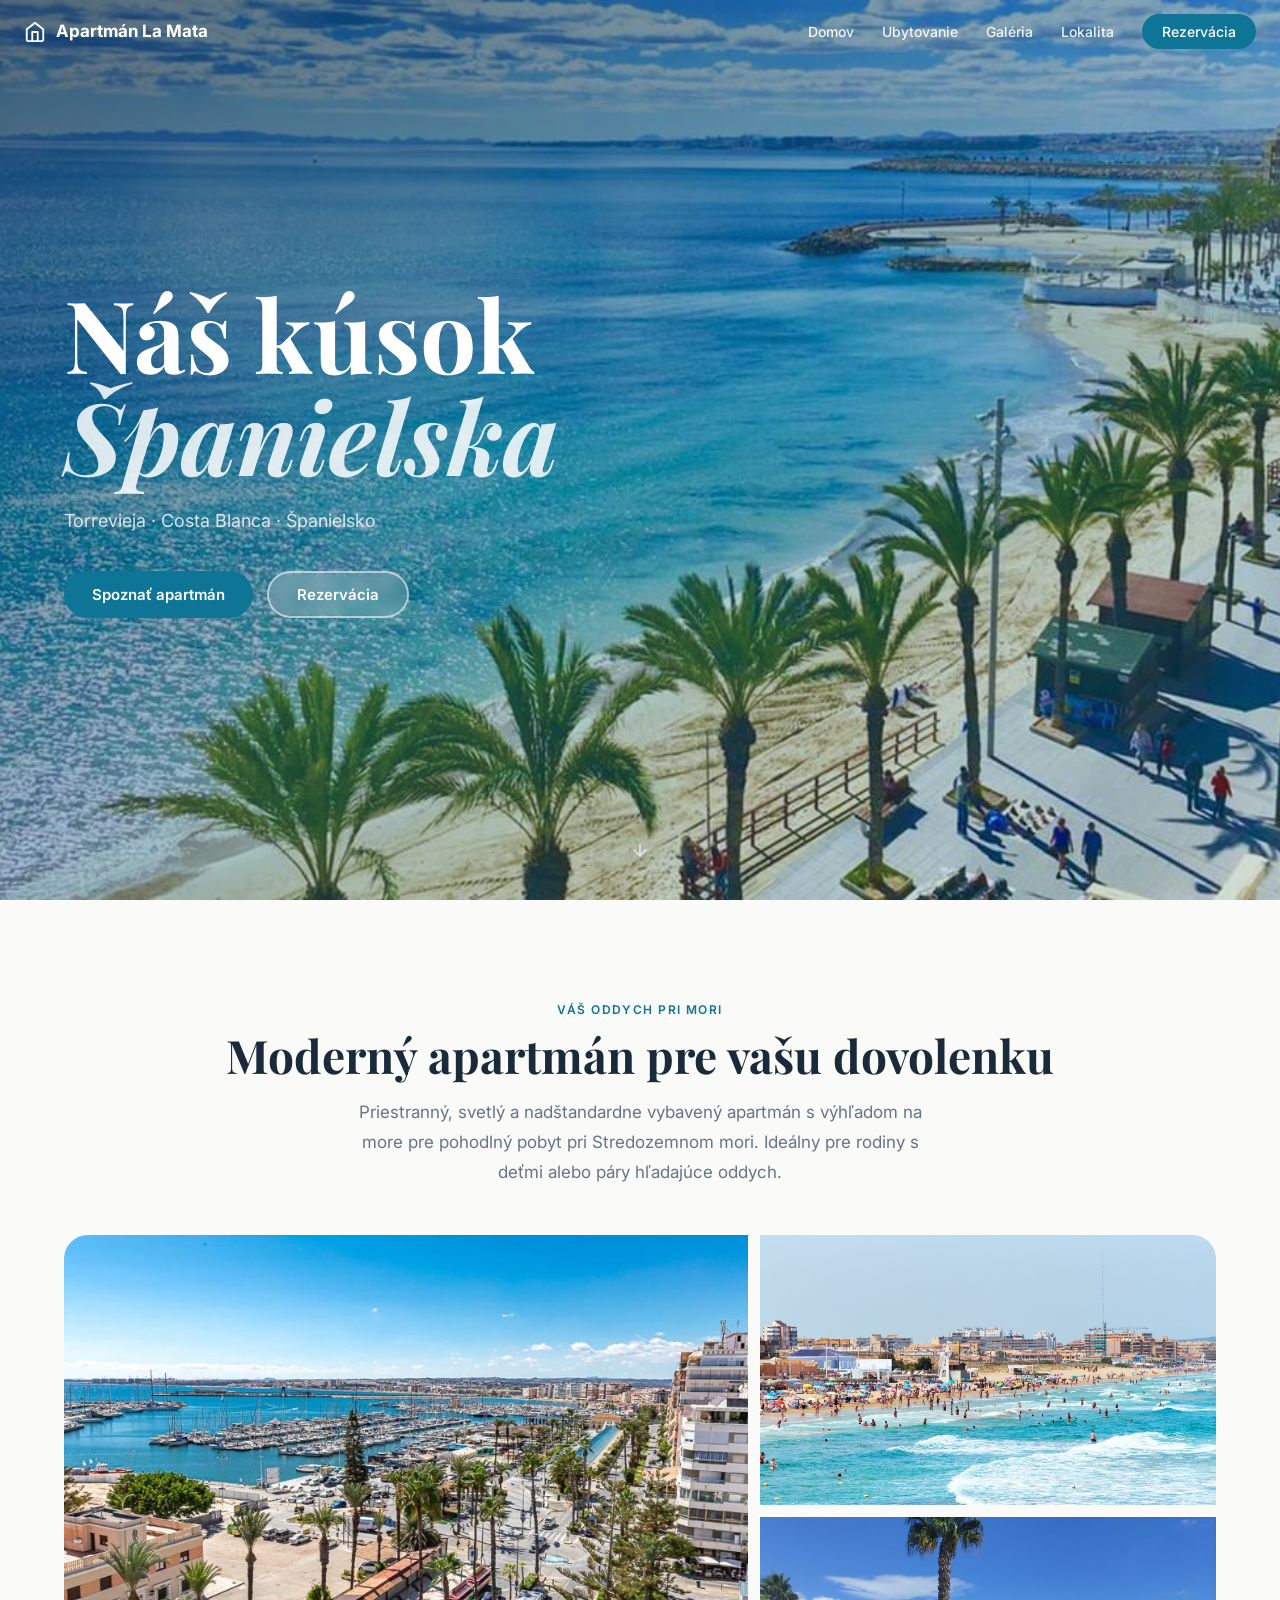
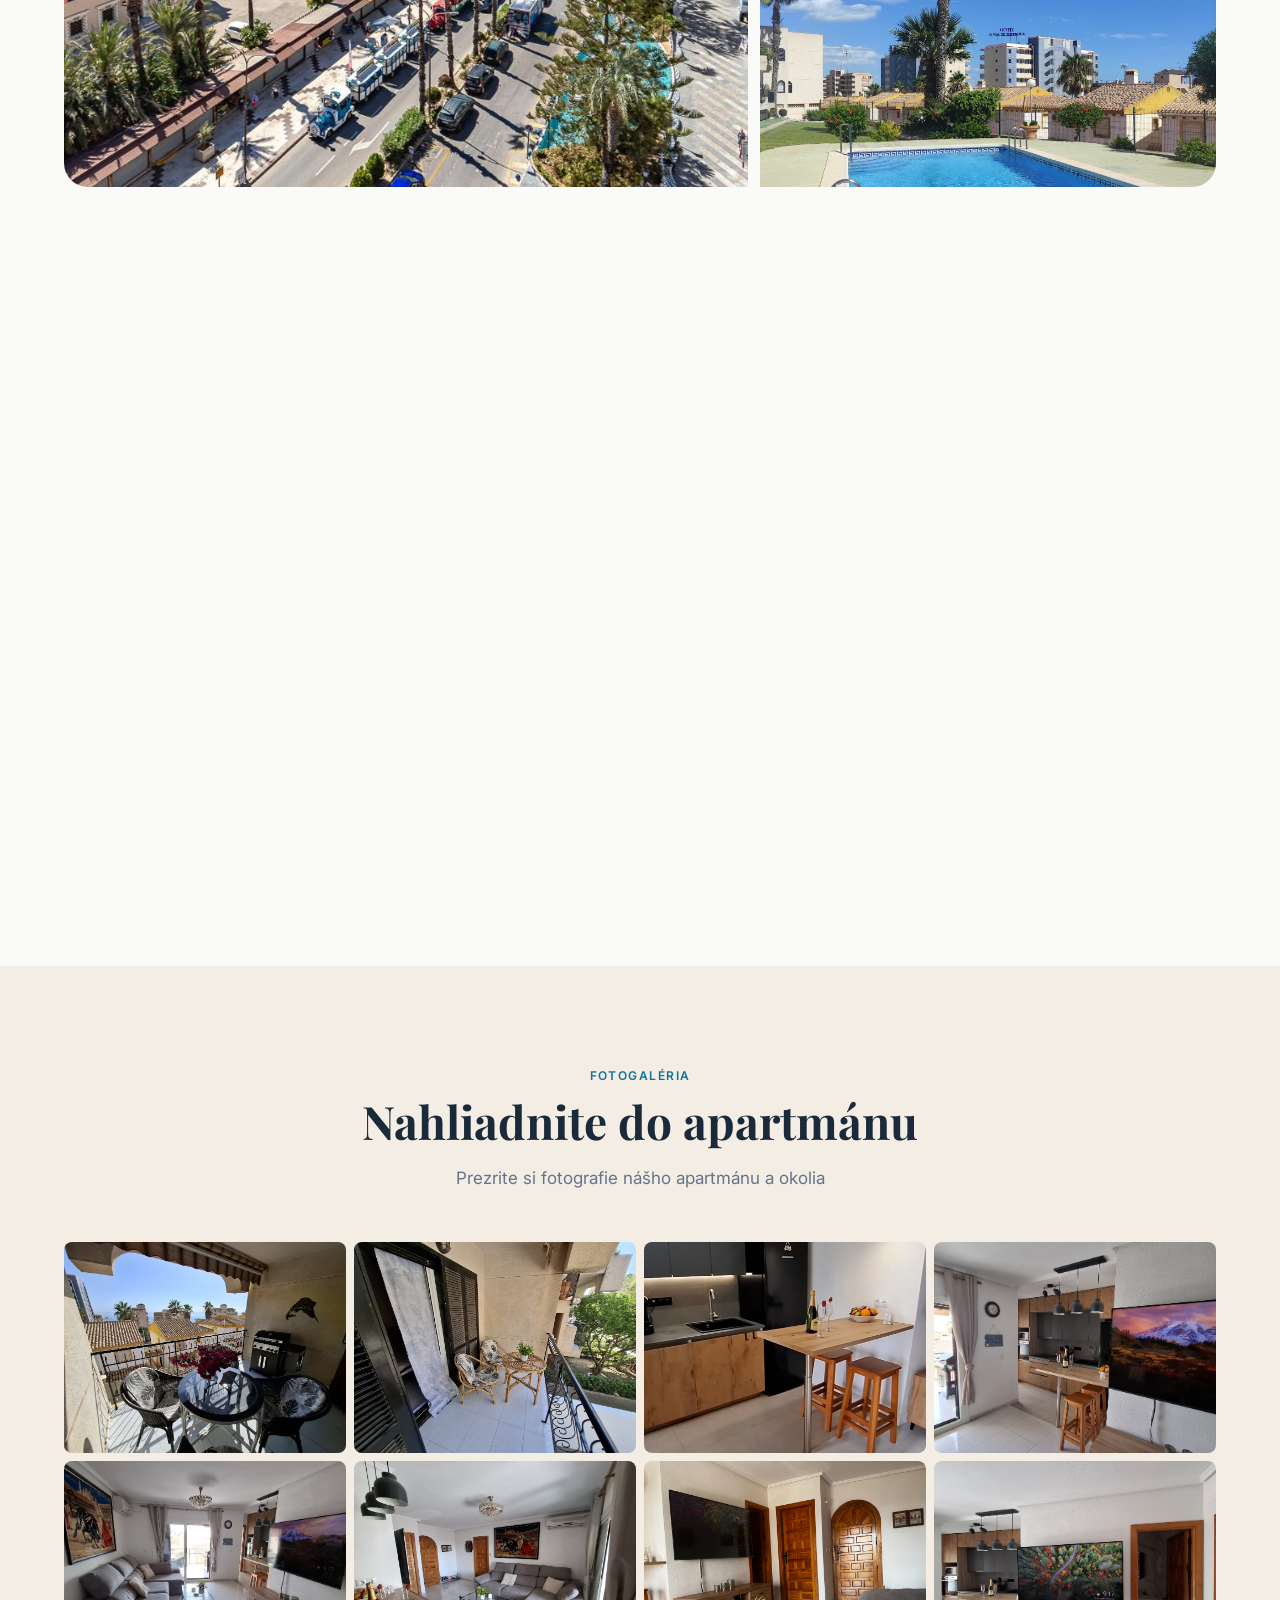
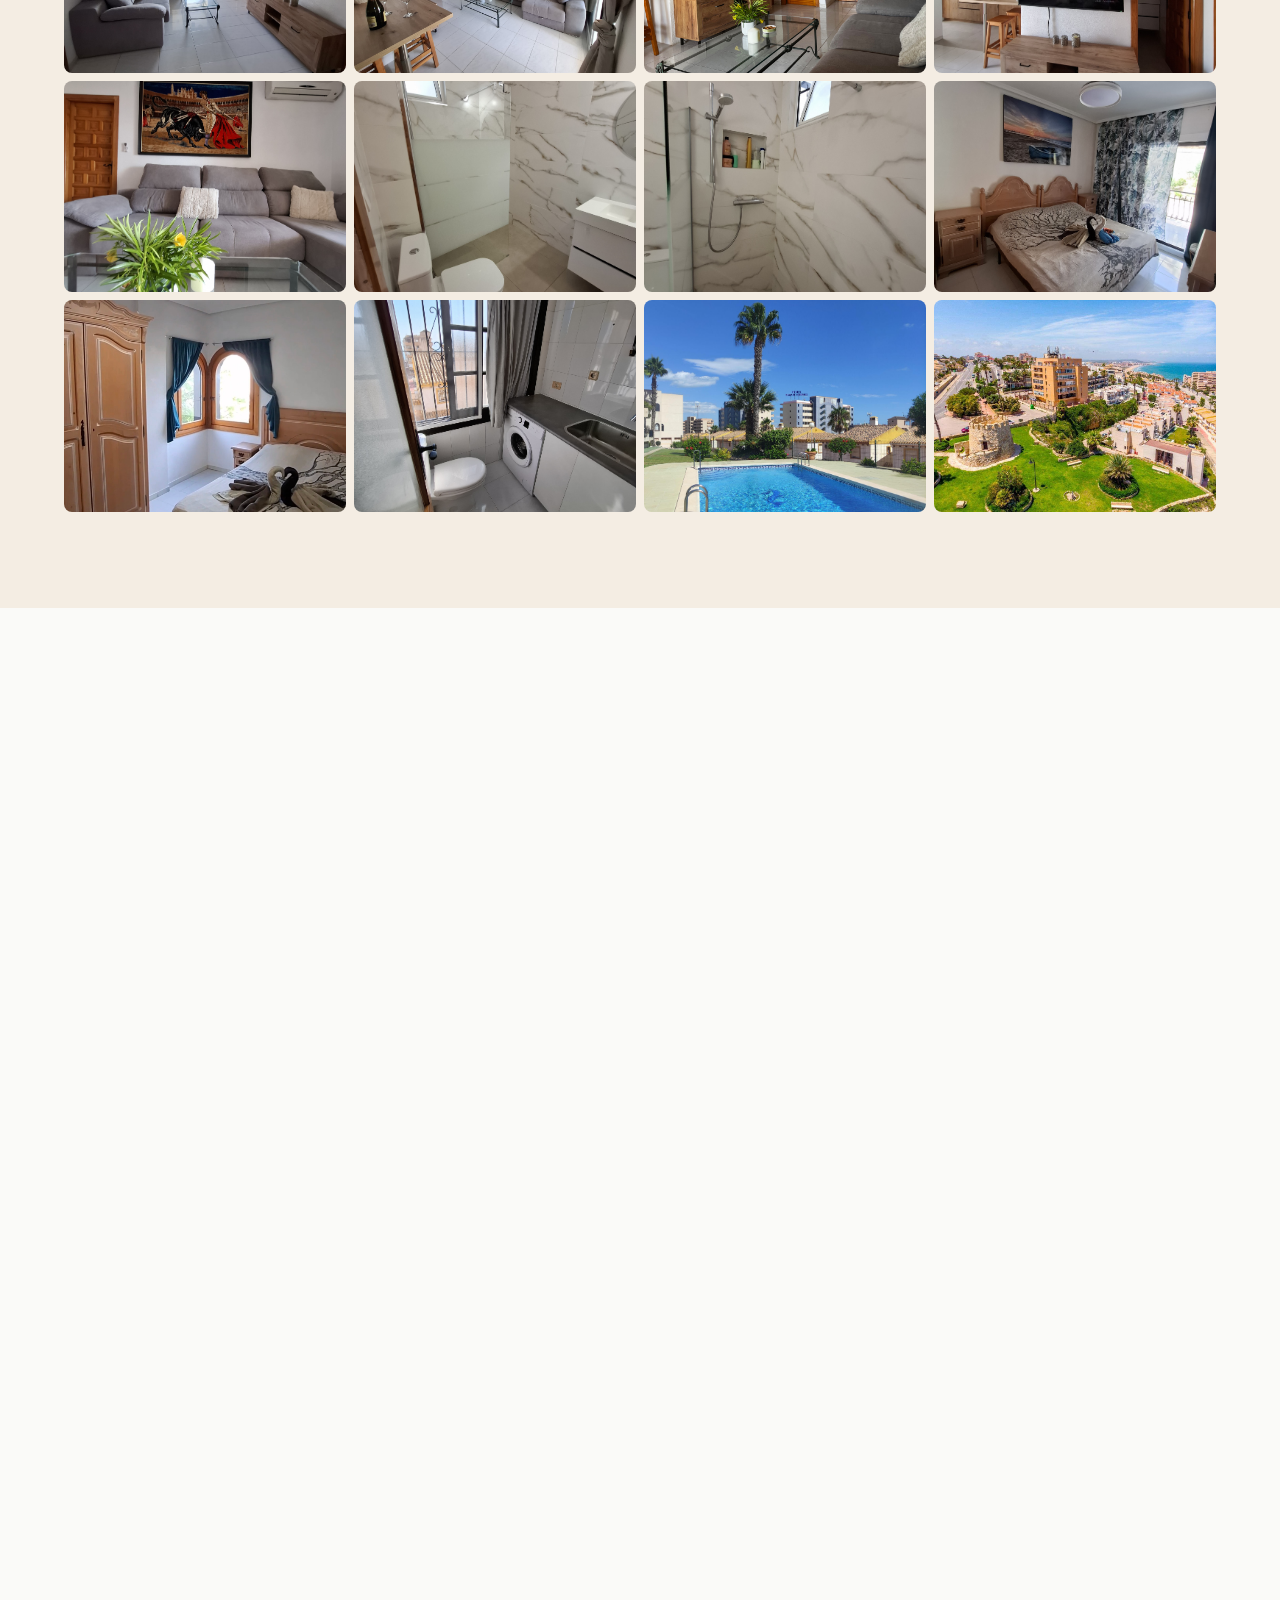
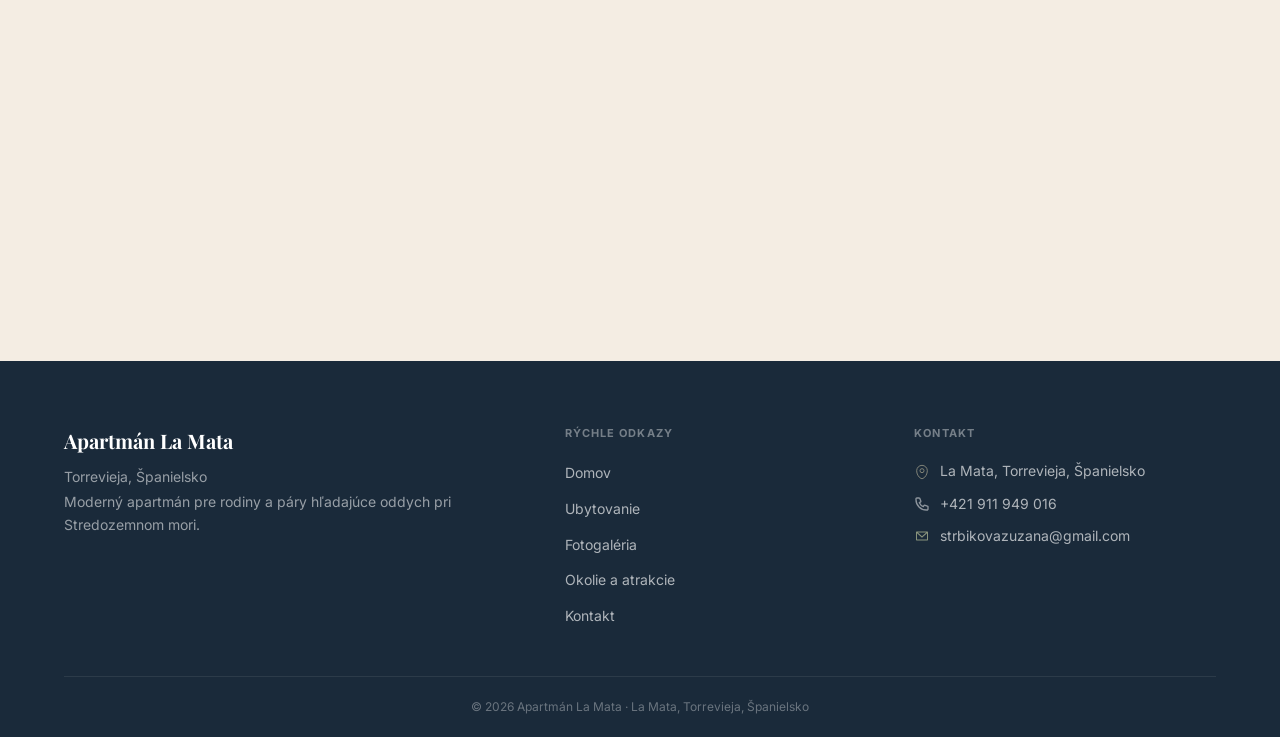
==== index.html @ f622f2ad "first commit" ====
<!DOCTYPE html>
<html lang="sk">
<head>
    <meta charset="UTF-8">
    <meta name="viewport" content="width=device-width, initial-scale=1.0">
    <title>Náš kúsok Španielska | Apartmán La Mata, Torrevieja</title>
    <meta name="description" content="Náš kúsok Španielska – moderný apartmán v La Mata, Torrevieja. Ubytovanie pri mori pre 5 osôb, bazén, WiFi, klimatizácia. Costa Blanca, Španielsko.">
    <meta name="keywords" content="náš kúsok španielska, apartmán La Mata, Torrevieja ubytovanie, dovolenka Španielsko, Costa Blanca apartmán, prenájom La Mata">
    <meta name="robots" content="index, follow">
    <link rel="canonical" href="https://nas-kusok-spanielska.kesug.com/">

    <!-- Open Graph (zdieľanie na sociálnych sieťach) -->
    <meta property="og:title" content="Náš kúsok Španielska | Apartmán La Mata, Torrevieja">
    <meta property="og:description" content="Moderný apartmán pri mori v La Mata, Torrevieja. Ubytovanie pre 5 osôb s bazénom a výhľadom na more.">
    <meta property="og:url" content="https://nas-kusok-spanielska.kesug.com/">
    <meta property="og:type" content="website">
    <meta property="og:image" content="https://nas-kusok-spanielska.kesug.com/obrazky/more.jpg">
    <meta property="og:locale" content="sk_SK">

    <!-- Štruktúrované dáta pre Google -->
    <script type="application/ld+json">
    {
      "@context": "https://schema.org",
      "@type": "LodgingBusiness",
      "name": "Náš kúsok Španielska – Apartmán La Mata",
      "description": "Moderný apartmán v La Mata, Torrevieja. Ubytovanie pri mori pre 5 osôb s bazénom, WiFi a klimatizáciou.",
      "url": "https://nas-kusok-spanielska.kesug.com/",
      "image": "https://nas-kusok-spanielska.kesug.com/obrazky/more.jpg",
      "address": {
        "@type": "PostalAddress",
        "addressLocality": "La Mata, Torrevieja",
        "addressRegion": "Alicante",
        "addressCountry": "ES"
      },
      "amenityFeature": [
        {"@type": "LocationFeatureSpecification", "name": "WiFi", "value": true},
        {"@type": "LocationFeatureSpecification", "name": "Bazén", "value": true},
        {"@type": "LocationFeatureSpecification", "name": "Klimatizácia", "value": true},
        {"@type": "LocationFeatureSpecification", "name": "Parkovanie", "value": true}
      ],
      "numberOfRooms": 2,
      "occupancy": {"@type": "QuantitativeValue", "maxValue": 5}
    }
    </script>

    <link rel="preconnect" href="https://fonts.googleapis.com">
    <link rel="preconnect" href="https://fonts.gstatic.com" crossorigin>
    <link href="https://fonts.googleapis.com/css2?family=Inter:wght@300;400;500;600;700&family=Playfair+Display:ital,wght@0,700;1,700&display=swap" rel="stylesheet">
    <link rel="stylesheet" href="style.css">
</head>
<body>

<!-- NAVBAR -->
<header class="site-header" id="site-header">
    <nav class="navbar">
        <a href="#domov" class="nav-brand">
            <svg width="22" height="22" viewBox="0 0 24 24" fill="none" aria-hidden="true"><path d="M3 9l9-7 9 7v11a2 2 0 01-2 2H5a2 2 0 01-2-2z" stroke="currentColor" stroke-width="2" stroke-linecap="round" stroke-linejoin="round"/><path d="M9 22V12h6v10" stroke="currentColor" stroke-width="2" stroke-linecap="round" stroke-linejoin="round"/></svg>
            <span>Apartmán La Mata</span>
        </a>
        <ul class="nav-links" id="nav-links">
            <li><a href="#domov">Domov</a></li>
            <li><a href="#ubytovanie">Ubytovanie</a></li>
            <li><a href="#fotogaleria">Galéria</a></li>
            <li><a href="#lokalita">Lokalita</a></li>
            <li><a href="#kontakt" class="nav-cta">Rezervácia</a></li>
        </ul>
        <button class="hamburger" id="hamburger" aria-label="Otvoriť menu" aria-expanded="false">
            <span></span><span></span><span></span>
        </button>
    </nav>
    <div class="nav-backdrop" id="nav-backdrop"></div>
</header>

<main>

<!-- HERO -->
<section id="domov" class="hero">
    <img class="hero-img" src="obrazky/more.jpg" alt="Pohľad na Stredozemné more z La Mata">
    <div class="hero-overlay"></div>
    <div class="hero-content">
        <h1>Náš kúsok<br><em>Španielska</em></h1>
        <p class="hero-sub">Torrevieja · Costa Blanca · Španielsko</p>
        <div class="hero-btns">
            <a href="#ubytovanie" class="btn btn-primary">Spoznať apartmán</a>
            <a href="#kontakt" class="btn btn-ghost">Rezervácia</a>
        </div>
    </div>
    <a href="#ubytovanie" class="hero-scroll" aria-label="Scrollovať nadol">
        <svg width="20" height="20" viewBox="0 0 24 24" fill="none" aria-hidden="true"><path d="M12 5v14M5 12l7 7 7-7" stroke="currentColor" stroke-width="2" stroke-linecap="round" stroke-linejoin="round"/></svg>
    </a>
</section>

<!-- UBYTOVANIE -->
<section id="ubytovanie" class="section">
    <div class="container">
        <div class="section-header center reveal">
            <span class="eyebrow">Váš oddych pri mori</span>
            <h2>Moderný apartmán pre vašu dovolenku</h2>
            <p class="section-sub">Priestranný, svetlý a nadštandardne vybavený apartmán s výhľadom na more pre pohodlný pobyt pri Stredozemnom mori. Ideálny pre rodiny s deťmi alebo páry hľadajúce oddych.</p>
        </div>

        <!-- Bento grid – 3 rôzne fotky -->
        <div class="bento-grid reveal">
            <div class="bento-large">
                <img src="obrazky/pristav.jpg" alt="Prístav La Mata">
            </div>
            <div class="bento-small">
                <img src="obrazky/plaz.jpg" alt="Pláž La Mata">
            </div>
            <div class="bento-small">
                <img src="obrazky/bazen.jpg" alt="Bazén">
            </div>
        </div>

        <!-- Stats bar -->
        <div id="vybavenie" class="stats-bar reveal">
            <div class="stat-item">
                <span class="stat-emoji">🛏️</span>
                <span class="stat-num">2</span>
                <span class="stat-label">Spálne</span>
            </div>
            <div class="stat-item">
                <span class="stat-emoji">🛌</span>
                <span class="stat-num">5</span>
                <span class="stat-label">Lôžka</span>
            </div>
            <div class="stat-item">
                <span class="stat-emoji">🚿</span>
                <span class="stat-num">1</span>
                <span class="stat-label">Kúpeľňa</span>
            </div>
            <div class="stat-item">
                <span class="stat-emoji">🚽</span>
                <span class="stat-num">2</span>
                <span class="stat-label">WC</span>
            </div>
            <div class="stat-item">
                <span class="stat-emoji">🌿</span>
                <span class="stat-num">2</span>
                <span class="stat-label">Terasy</span>
            </div>
            <div class="stat-item">
                <span class="stat-emoji">📐</span>
                <span class="stat-num">65 m²</span>
                <span class="stat-label">Plocha</span>
            </div>
        </div>

        <!-- Komfort heading -->
        <h3 class="subsection-heading reveal">Komfortné ubytovanie pre 5 osôb</h3>

        <!-- Amenities -->
        <div class="amenities-grid reveal">
            <div class="amenity">
                <span class="amenity-icon">
                    <img src="obrazky/ikony/wifi-svgrepo-com.svg" alt="">
                </span>
                <span>WiFi</span>
            </div>
            <div class="amenity">
                <span class="amenity-icon">
                    <img src="obrazky/ikony/crossed-knife-and-fork-svgrepo-com.svg" alt="">
                </span>
                <span>Vybavená kuchyňa</span>
            </div>
            <div class="amenity">
                <span class="amenity-icon">
                    <img src="obrazky/ikony/wind-svgrepo-com.svg" alt="">
                </span>
                <span>Klimatizácia</span>
            </div>
            <div class="amenity">
                <span class="amenity-icon">
                    <img src="obrazky/ikony/water-svgrepo-com.svg" alt="">
                </span>
                <span>Bazén</span>
            </div>
            <div class="amenity">
                <span class="amenity-icon">
                    <img src="obrazky/ikony/tv-alt-svgrepo-com.svg" alt="">
                </span>
                <span>TV so slovenskými programami</span>
            </div>
            <div class="amenity">
                <span class="amenity-icon">
                    <img src="obrazky/ikony/car-svgrepo-com.svg" alt="">
                </span>
                <span>Parkovanie</span>
            </div>
        </div>

        <!-- Highlights – 3 fakty o lokalite -->
        <div class="highlights-grid reveal">
            <div class="highlight-card">
                <div class="highlight-icon">
                    <img src="obrazky/ikony/sun-svgrepo-com.svg" alt="">
                </div>
                <h3>320 slnečných dní</h3>
                <p>Costa Blanca má jedno z najlepších počasí v Európe</p>
            </div>
            <div class="highlight-card">
                <div class="highlight-icon">
                    <img src="obrazky/ikony/beach-umbrella-svgrepo-com.svg" alt="">
                </div>
                <h3>Pláž La Mata</h3>
                <p>Ocenená modrou vlajkou za čistotu a kvalitu</p>
            </div>
            <div class="highlight-card">
                <div class="highlight-icon">
                    <img src="obrazky/ikony/plane-svgrepo-com-1.svg" alt="">
                </div>
                <h3>Letisko Alicante</h3>
                <p>Len 45 minút autom od apartmánu</p>
            </div>
        </div>
    </div>
</section>

<!-- FOTOGALÉRIA -->
<section id="fotogaleria" class="section section-warm">
    <div class="container">
        <div class="section-header center reveal">
            <span class="eyebrow">Fotogaléria</span>
            <h2>Nahliadnite do apartmánu</h2>
            <p class="section-sub">Prezrite si fotografie nášho apartmánu a okolia</p>
        </div>

        <div class="gallery-grid reveal">
            <div class="gallery-item" data-caption="Výhľad na more">
                <img src="obrazky/vyhlad_balkon.jpg" alt="Výhľad na more z balkóna" loading="lazy">
                <span class="gallery-caption">Výhľad na more</span>
            </div>
            <div class="gallery-item" data-caption="Terasa">
                <img src="obrazky/balkon.jpg" alt="Terasa" loading="lazy">
                <span class="gallery-caption">Terasa</span>
            </div>
            <div class="gallery-item" data-caption="Kuchyňa">
                <img src="obrazky/kuchyna_nove.jpg" alt="Kuchyňa" loading="lazy">
                <span class="gallery-caption">Kuchyňa</span>
            </div>
            <div class="gallery-item" data-caption="Kuchyňa – detail">
                <img src="obrazky/kuchyna.jpg" alt="Kuchyňa detail" loading="lazy">
                <span class="gallery-caption">Kuchyňa – detail</span>
            </div>
            <div class="gallery-item" data-caption="Obývačka">
                <img src="obrazky/obyvacka.jpg" alt="Obývačka" loading="lazy">
                <span class="gallery-caption">Obývačka</span>
            </div>
            <div class="gallery-item" data-caption="Obývačka">
                <img src="obrazky/obyvacka2.jpg" alt="Obývačka" loading="lazy">
                <span class="gallery-caption">Obývačka</span>
            </div>
            <div class="gallery-item" data-caption="Obývačka – pohľad">
                <img src="obrazky/obyvacka3.jpeg" alt="Obývačka pohľad" loading="lazy">
                <span class="gallery-caption">Obývačka – pohľad</span>
            </div>
            <div class="gallery-item" data-caption="Televízor">
                <img src="obrazky/tv.jpg" alt="Televízor" loading="lazy">
                <span class="gallery-caption">Televízor</span>
            </div>
            <div class="gallery-item" data-caption="Sedačka">
                <img src="obrazky/gauc.jpg" alt="Sedačka" loading="lazy">
                <span class="gallery-caption">Sedačka</span>
            </div>
            <div class="gallery-item" data-caption="Kúpeľňa">
                <img src="obrazky/kupelka.jpg" alt="Kúpeľňa" loading="lazy">
                <span class="gallery-caption">Kúpeľňa</span>
            </div>
            <div class="gallery-item" data-caption="Sprcha">
                <img src="obrazky/sprcha.jpg" alt="Sprcha" loading="lazy">
                <span class="gallery-caption">Sprcha</span>
            </div>
            <div class="gallery-item" data-caption="Spálňa 1">
                <img src="obrazky/izba1.jpg" alt="Spálňa 1" loading="lazy">
                <span class="gallery-caption">Spálňa 1</span>
            </div>
            <div class="gallery-item" data-caption="Spálňa 2">
                <img src="obrazky/spalna2.jpg" alt="Spálňa 2" loading="lazy">
                <span class="gallery-caption">Spálňa 2</span>
            </div>
            <div class="gallery-item" data-caption="Technická miestnosť">
                <img src="obrazky/wc2.jpg" alt="Technická miestnosť" loading="lazy">
                <span class="gallery-caption">Technická miestnosť</span>
            </div>
            <div class="gallery-item" data-caption="Bazén">
                <img src="obrazky/bazen.jpg" alt="Bazén" loading="lazy">
                <span class="gallery-caption">Bazén</span>
            </div>
            <div class="gallery-item" data-caption="Okolie">
                <img src="obrazky/okolie.jpg" alt="Okolie" loading="lazy">
                <span class="gallery-caption">Okolie</span>
            </div>
        </div>
    </div>
</section>

<!-- LOKALITA -->
<section id="lokalita" class="section">
    <div class="container">
        <div class="section-header center reveal">
            <span class="eyebrow">Kde nás nájdete</span>
            <h2>Lokalita a okolie</h2>
            <p class="section-sub">La Mata, Torrevieja – ideálna základňa pre objavovanie Costa Blanca</p>
        </div>

        <!-- Mapa + vzdialenosti -->
        <div class="map-grid reveal">
            <div class="map-wrap">
                <iframe
                    src="https://www.google.com/maps/embed?pb=!1m18!1m12!1m3!1d9821.822058028705!2d-0.6562832644898307!3d38.00450773771082!2m3!1f0!2f0!3f0!3m2!1i1024!2i768!4f13.1!3m3!1m2!1s0xd63abc3e0c80f1f%3A0xc028ffaa42abada6!2sUrb.%20Cabo%20Verde%2C%20166%2C%2003188%20Torrevieja%2C%20Alicante%2C%20%C5%A0panielsko!5e0!3m2!1ssk!2ssk!4v1779954093386!5m2!1ssk!2ssk"
                    title="Mapa polohy apartmánu La Mata"
                    allowfullscreen loading="lazy"
                    referrerpolicy="no-referrer-when-downgrade">
                </iframe>
            </div>
            <div class="distances-card">
                <h3>Vzdialenosť od apartmánu</h3>
                <ul class="distances-list">
                    <li>
                        <img src="obrazky/ikony/beach-umbrella-svgrepo-com.svg" alt="">
                        <span class="d-name">Pláž La Mata</span>
                        <span class="d-time">10 min pešo</span>
                    </li>
                    <li>
                        <img src="obrazky/ikony/shop-bag-svgrepo-com.svg" alt="">
                        <span class="d-name">Obchody</span>
                        <span class="d-time">3 min pešo</span>
                    </li>
                    <li>
                        <img src="obrazky/ikony/crossed-knife-and-fork-svgrepo-com.svg" alt="">
                        <span class="d-name">Reštaurácie</span>
                        <span class="d-time">5 min pešo</span>
                    </li>
                    <li>
                        <img src="obrazky/ikony/lake-svgrepo-com.svg" alt="">
                        <span class="d-name">Soľné jazerá</span>
                        <span class="d-time">5 min autom</span>
                    </li>
                    <li>
                        <img src="obrazky/ikony/park-svgrepo-com.svg" alt="">
                        <span class="d-name">Prírodný park</span>
                        <span class="d-time">10 min pešo</span>
                    </li>
                    <li>
                        <img src="obrazky/ikony/museum-monuments-svgrepo-com.svg" alt="">
                        <span class="d-name">Centrum Torrevieja</span>
                        <span class="d-time">10 min autom</span>
                    </li>
                    <li>
                        <img src="obrazky/ikony/aqua-park-svgrepo-com.svg" alt="">
                        <span class="d-name">Aquapark</span>
                        <span class="d-time">15 min autom</span>
                    </li>
                    <li>
                        <img src="obrazky/ikony/palm-tree-silhouette-illustration-svgrepo-com.svg" alt="">
                        <span class="d-name">Elche – Pálmový háj</span>
                        <span class="d-time">30 min autom</span>
                    </li>
                    <li>
                        <img src="obrazky/ikony/museum-monuments-svgrepo-com.svg" alt="">
                        <span class="d-name">Alicante</span>
                        <span class="d-time">45 min autom</span>
                    </li>
                    <li>
                        <img src="obrazky/ikony/plane-svgrepo-com-1.svg" alt="">
                        <span class="d-name">Letisko Alicante</span>
                        <span class="d-time">40 min autom</span>
                    </li>
                </ul>
            </div>
        </div>

        <!-- Trhy -->
        <div class="subsection reveal">
            <div class="section-header">
                <span class="eyebrow orange">Miestne trhy</span>
                <h2>Trhy v okolí</h2>
                <p class="section-sub">Objavte autentické španielske trhy s čerstvými potravinami, remeselmi a lokálnymi špecialities</p>
            </div>
            <div class="markets-grid">
                <div class="market-card">
                    <div class="market-img-wrap">
                        <img src="obrazky/trh/streda.jpg" alt="Trh La Mata" loading="lazy">
                        <span class="market-day">Streda</span>
                    </div>
                    <div class="market-info">
                        <h3>Trh La Mata</h3>
                        <p>
                            <svg width="13" height="13" viewBox="0 0 24 24" fill="none" aria-hidden="true"><path d="M12 2C8.13 2 5 5.13 5 9c0 5.25 7 13 7 13s7-7.75 7-13c0-3.87-3.13-7-7-7z" stroke="currentColor" stroke-width="2"/><circle cx="12" cy="9" r="2.5" stroke="currentColor" stroke-width="2"/></svg>
                            Av. Arquitecto Larramendi
                        </p>
                        <p>20 min pešo</p>
                    </div>
                </div>
                <div class="market-card">
                    <div class="market-img-wrap">
                        <img src="obrazky/trh/piatok.jpg" alt="Trh Torrevieja" loading="lazy">
                        <span class="market-day">Piatok</span>
                    </div>
                    <div class="market-info">
                        <h3>Trh Torrevieja</h3>
                        <p>
                            <svg width="13" height="13" viewBox="0 0 24 24" fill="none" aria-hidden="true"><path d="M12 2C8.13 2 5 5.13 5 9c0 5.25 7 13 7 13s7-7.75 7-13c0-3.87-3.13-7-7-7z" stroke="currentColor" stroke-width="2"/><circle cx="12" cy="9" r="2.5" stroke="currentColor" stroke-width="2"/></svg>
                            Paseo Vista Alegre
                        </p>
                        <p>10 min autom</p>
                    </div>
                </div>
                <div class="market-card">
                    <div class="market-img-wrap">
                        <img src="obrazky/trh/nedela1.jpg" alt="Trh La Zenia" loading="lazy">
                        <span class="market-day">Sobota</span>
                    </div>
                    <div class="market-info">
                        <h3>Trh La Zenia</h3>
                        <p>
                            <svg width="13" height="13" viewBox="0 0 24 24" fill="none" aria-hidden="true"><path d="M12 2C8.13 2 5 5.13 5 9c0 5.25 7 13 7 13s7-7.75 7-13c0-3.87-3.13-7-7-7z" stroke="currentColor" stroke-width="2"/><circle cx="12" cy="9" r="2.5" stroke="currentColor" stroke-width="2"/></svg>
                            La Zenia Boulevard
                        </p>
                        <p>20 min autom</p>
                    </div>
                </div>
                <div class="market-card">
                    <div class="market-img-wrap">
                        <img src="obrazky/trh/sobota.jpg" alt="Trh Guardamar" loading="lazy">
                        <span class="market-day">Nedeľa</span>
                    </div>
                    <div class="market-info">
                        <h3>Trh Guardamar</h3>
                        <p>
                            <svg width="13" height="13" viewBox="0 0 24 24" fill="none" aria-hidden="true"><path d="M12 2C8.13 2 5 5.13 5 9c0 5.25 7 13 7 13s7-7.75 7-13c0-3.87-3.13-7-7-7z" stroke="currentColor" stroke-width="2"/><circle cx="12" cy="9" r="2.5" stroke="currentColor" stroke-width="2"/></svg>
                            Calle Mayor, Guardamar
                        </p>
                        <p>15 min autom</p>
                    </div>
                </div>
            </div>
        </div>

        <!-- Výlety -->
        <div class="subsection reveal">
            <div class="section-header">
                <span class="eyebrow">Tipy na výlety</span>
                <h2>Kam sa vybrať</h2>
                <p class="section-sub">Inšpirujte sa na výlety po okolí – pláže, príroda, kultúra a zážitky</p>
            </div>
            <div class="trips-grid">
                <a href="https://www.getyourguide.com/sk-sk/valencia-l49/z-valencie-vylet-do-altea-guadalest-a-vstup-do-vodopadov-algar-t936139/" class="trip-card" target="_blank" rel="noopener">
                    <div class="trip-icon blue">
                        <img src="obrazky/ikony/museum-monuments-svgrepo-com.svg" alt="">
                    </div>
                    <div class="trip-body">
                        <span class="trip-cat">VÝLET</span>
                        <h3>Altea & Guadalest</h3>
                        <p>Malebné mestečko Altea a horský hrad Guadalest – výlet s vodopádmi Algar.</p>
                    </div>
                    <svg class="trip-arrow" width="18" height="18" viewBox="0 0 24 24" fill="none" aria-hidden="true"><path d="M5 12h14M12 5l7 7-7 7" stroke="currentColor" stroke-width="2" stroke-linecap="round" stroke-linejoin="round"/></svg>
                </a>
                <a href="https://www.placemania.sk/svetova-zaujimavost/ruzove-jazero-torrevieja/" class="trip-card">
                    <div class="trip-icon teal">
                        <img src="obrazky/ikony/lake-svgrepo-com.svg" alt="">
                    </div>
                    <div class="trip-body">
                        <span class="trip-cat">PRÍRODA</span>
                        <h3>Soľné jazerá La Mata</h3>
                        <p>Prírodný park so soľnými jazerami a plameniakmi. Ideálne na pešiu turistiku.</p>
                    </div>
                    <svg class="trip-arrow" width="18" height="18" viewBox="0 0 24 24" fill="none" aria-hidden="true"><path d="M5 12h14M12 5l7 7-7 7" stroke="currentColor" stroke-width="2" stroke-linecap="round" stroke-linejoin="round"/></svg>
                </a>
                <a href="https://www.placemania.sk/svetova-zaujimavost/palmovy-haj-orihuela/" class="trip-card">
                    <div class="trip-icon gold">
                        <img src="obrazky/ikony/palm-tree-silhouette-illustration-svgrepo-com.svg" alt="">
                    </div>
                    <div class="trip-body">
                        <span class="trip-cat">KULTÚRA</span>
                        <h3>Elche – UNESCO palmový háj</h3>
                        <p>Navštívte jedinečný palmový háj zapísaný v UNESCO, len 30 min autom.</p>
                    </div>
                    <svg class="trip-arrow" width="18" height="18" viewBox="0 0 24 24" fill="none" aria-hidden="true"><path d="M5 12h14M12 5l7 7-7 7" stroke="currentColor" stroke-width="2" stroke-linecap="round" stroke-linejoin="round"/></svg>
                </a>
                <a href="https://bezmapy.com/co-vidiet-v-alicante/" class="trip-card">
                    <div class="trip-icon navy">
                        <img src="obrazky/ikony/museum-monuments-svgrepo-com.svg" alt="">
                    </div>
                    <div class="trip-body">
                        <span class="trip-cat">VÝLETY</span>
                        <h3>Alicante – mesto a hrad</h3>
                        <p>Objavte historický hrad Santa Bárbara a živé uličky starého mesta.</p>
                    </div>
                    <svg class="trip-arrow" width="18" height="18" viewBox="0 0 24 24" fill="none" aria-hidden="true"><path d="M5 12h14M12 5l7 7-7 7" stroke="currentColor" stroke-width="2" stroke-linecap="round" stroke-linejoin="round"/></svg>
                </a>
            </div>
        </div>
    </div>
</section>

<!-- KONTAKT + FAQ -->
<section id="kontakt" class="section section-warm">
    <div class="container">
        <div class="section-header center reveal">
            <span class="eyebrow">Kontakt</span>
            <h2>Máte záujem o rezerváciu?</h2>
            <p class="section-sub">Neváhajte nás kontaktovať – radi pomôžeme s rezerváciou.</p>
        </div>

        <div class="contact-cards reveal">
            <a href="tel:+421911949016" class="contact-card">
                <div class="contact-card-icon">
                    <img src="obrazky/ikony/phone-svgrepo-com.svg" alt="">
                </div>
                <div>
                    <p class="contact-card-label">Telefón</p>
                    <p class="contact-card-value">+421 911 949 016</p>
                </div>
            </a>
            <a href="mailto:strbikovazuzana@gmail.com" class="contact-card">
                <div class="contact-card-icon">
                    <img src="obrazky/ikony/email-1-svgrepo-com.svg" alt="">
                </div>
                <div>
                    <p class="contact-card-label">Email</p>
                    <p class="contact-card-value">strbikovazuzana@gmail.com</p>
                </div>
            </a>
        </div>

        <!-- FAQ accordion -->
        <div id="caste_otazky" class="faq-section reveal">
            <h3 class="faq-heading">Časté otázky</h3>
            <div class="faq-list">
                <details class="faq-item">
                    <summary>Aká je minimálna doba pobytu?</summary>
                    <div class="faq-answer">
                        <p>Minimálna doba pobytu je 5 nocí. V hlavnej sezóne (júl–august) preferujeme rezervácie na týždeň alebo dlhšie.</p>
                    </div>
                </details>
                <details class="faq-item">
                    <summary>Je možné ubytovať domáce zvieratá?</summary>
                    <div class="faq-answer">
                        <p>Bohužiaľ, domáce zvieratá v apartmáne nie sú povolené.</p>
                    </div>
                </details>
                <details class="faq-item">
                    <summary>Čo je zahrnuté v cene?</summary>
                    <div class="faq-answer">
                        <p>V cene je zahrnuté ubytovanie, posteľná bielizeň, uteráky, WiFi, klimatizácia a prístup k bazénu.</p>
                    </div>
                </details>
                <details class="faq-item">
                    <summary>Ako ďaleko je najbližšia pláž?</summary>
                    <div class="faq-answer">
                        <p>Pláž La Mata je vzdialená približne 700 metrov, čo je asi 8 minút pokojnej chôdze.</p>
                    </div>
                </details>
            </div>
        </div>
    </div>
</section>

</main>

<!-- FOOTER -->
<footer class="site-footer">
    <div class="container">
        <div class="footer-grid">
            <div class="footer-brand">
                <h2>Apartmán La Mata</h2>
                <p>Torrevieja, Španielsko</p>
                <p>Moderný apartmán pre rodiny a páry hľadajúce oddych pri Stredozemnom mori.</p>
            </div>
            <nav class="footer-nav" aria-label="Navigácia pätičky">
                <h4>Rýchle odkazy</h4>
                <ul>
                    <li><a href="#domov">Domov</a></li>
                    <li><a href="#ubytovanie">Ubytovanie</a></li>
                    <li><a href="#fotogaleria">Fotogaléria</a></li>
                    <li><a href="#lokalita">Okolie a atrakcie</a></li>
                    <li><a href="#kontakt">Kontakt</a></li>
                </ul>
            </nav>
            <div class="footer-contact">
                <h4>Kontakt</h4>
                <ul>
                    <li>
                        <img src="obrazky/ikony/map-point-svgrepo-com.svg" alt="">
                        <a href="#">La Mata, Torrevieja, Španielsko</a>
                    </li>
                    <li>
                        <img src="obrazky/ikony/phone-svgrepo-com.svg" alt="">
                        <a href="tel:+421911949016">+421 911 949 016</a>
                    </li>
                    <li>
                        <img src="obrazky/ikony/email-1-svgrepo-com.svg" alt="">
                        <a href="mailto:strbikovazuzana@gmail.com">strbikovazuzana@gmail.com</a>
                    </li>
                </ul>
            </div>
        </div>
        <div class="footer-bottom">
            <p>© <span id="footer-year"></span> Apartmán La Mata · La Mata, Torrevieja, Španielsko</p>
        </div>
    </div>
</footer>

<!-- LIGHTBOX -->
<div class="lightbox" id="lightbox" role="dialog" aria-modal="true" aria-label="Galéria fotografií">
    <button class="lb-close" id="lb-close" aria-label="Zavrieť galériu">
        <svg width="20" height="20" viewBox="0 0 24 24" fill="none"><path d="M18 6L6 18M6 6l12 12" stroke="currentColor" stroke-width="2.5" stroke-linecap="round"/></svg>
    </button>
    <button class="lb-nav lb-prev" id="lb-prev" aria-label="Predchádzajúca fotografia">
        <svg width="22" height="22" viewBox="0 0 24 24" fill="none"><path d="M15 18l-6-6 6-6" stroke="currentColor" stroke-width="2.5" stroke-linecap="round" stroke-linejoin="round"/></svg>
    </button>
    <button class="lb-nav lb-next" id="lb-next" aria-label="Nasledujúca fotografia">
        <svg width="22" height="22" viewBox="0 0 24 24" fill="none"><path d="M9 18l6-6-6-6" stroke="currentColor" stroke-width="2.5" stroke-linecap="round" stroke-linejoin="round"/></svg>
    </button>
    <div class="lb-content">
        <img id="lb-img" src="" alt="">
        <p id="lb-caption" class="lb-caption"></p>
    </div>
</div>

<script>
/* Hamburger */
const burger = document.getElementById('hamburger');
const navLinks = document.getElementById('nav-links');
const backdrop = document.getElementById('nav-backdrop');
function closeNav() {
    navLinks.classList.remove('open');
    backdrop.classList.remove('open');
    burger.classList.remove('active');
    burger.setAttribute('aria-expanded', 'false');
}
burger.addEventListener('click', e => {
    e.stopPropagation();
    const open = navLinks.classList.toggle('open');
    backdrop.classList.toggle('open', open);
    burger.classList.toggle('active', open);
    burger.setAttribute('aria-expanded', String(open));
});
navLinks.querySelectorAll('a').forEach(a => a.addEventListener('click', closeNav));
backdrop.addEventListener('click', closeNav);

/* Navbar scroll */
const header = document.getElementById('site-header');
window.addEventListener('scroll', () => header.classList.toggle('scrolled', window.scrollY > 60), { passive: true });

/* Footer year */
document.getElementById('footer-year').textContent = new Date().getFullYear();

/* Scroll reveal */
const revealEls = document.querySelectorAll('.reveal');
const observer = new IntersectionObserver(entries => {
    entries.forEach(e => { if (e.isIntersecting) { e.target.classList.add('visible'); observer.unobserve(e.target); } });
}, { threshold: 0.12 });
revealEls.forEach(el => observer.observe(el));

/* Lightbox */
const galleryItems = document.querySelectorAll('.gallery-item');
const lb = document.getElementById('lightbox');
const lbImg = document.getElementById('lb-img');
const lbCap = document.getElementById('lb-caption');
let currentIdx = 0;
const galleryData = Array.from(galleryItems).map(item => ({
    src: item.querySelector('img').src,
    alt: item.querySelector('img').alt,
    cap: item.dataset.caption || ''
}));

function openLightbox(i) {
    currentIdx = i;
    lbImg.src = galleryData[i].src;
    lbImg.alt = galleryData[i].alt;
    lbCap.textContent = galleryData[i].cap;
    lb.classList.add('active');
    document.body.style.overflow = 'hidden';
    document.getElementById('lb-close').focus();
}
function closeLightbox() {
    lb.classList.remove('active');
    document.body.style.overflow = '';
}
function navigate(dir) {
    openLightbox((currentIdx + dir + galleryData.length) % galleryData.length);
}

galleryItems.forEach((item, i) => item.addEventListener('click', () => openLightbox(i)));
document.getElementById('lb-close').addEventListener('click', closeLightbox);
document.getElementById('lb-prev').addEventListener('click', () => navigate(-1));
document.getElementById('lb-next').addEventListener('click', () => navigate(1));
lb.addEventListener('click', e => { if (e.target === lb) closeLightbox(); });
document.addEventListener('keydown', e => {
    if (!lb.classList.contains('active')) return;
    if (e.key === 'Escape') closeLightbox();
    if (e.key === 'ArrowLeft') navigate(-1);
    if (e.key === 'ArrowRight') navigate(1);
});
</script>
</body>
</html>
---- style.css ----
/* ============================================
   RESET & BASE
   ============================================ */
*, *::before, *::after { box-sizing: border-box; margin: 0; padding: 0; }
html { scroll-behavior: smooth; }
body {
    font-family: 'Inter', 'Segoe UI', system-ui, sans-serif;
    font-size: 16px;
    line-height: 1.6;
    color: #2d3748;
    background: #fafaf8;
}
img { display: block; max-width: 100%; }
a { color: inherit; text-decoration: none; }
ul { list-style: none; padding: 0; margin: 0; }
[id] { scroll-margin-top: 88px; }

/* ============================================
   DESIGN TOKENS
   ============================================ */
:root {
    --blue:        #0e7597;
    --blue-dark:   #0a5e78;
    --blue-light:  #e0f2f7;
    --orange:      #e8a04a;
    --orange-lt:   #fdf3e3;
    --dark:        #1a2a3a;
    --text:        #2d3748;
    --muted:       #64748b;
    --bg:          #fafaf8;
    --bg-warm:     #f4ede3;
    --white:       #ffffff;
    --border:      #e2e8f0;
    --r-sm:        8px;
    --r:           16px;
    --r-lg:        24px;
    --shadow:      0 4px 20px rgba(0,0,0,0.07);
    --shadow-lg:   0 12px 40px rgba(0,0,0,0.12);
    --ease:        0.3s ease;
    --max-w:       1200px;
}

/* ============================================
   LAYOUT UTILITIES
   ============================================ */
.container {
    max-width: var(--max-w);
    margin-inline: auto;
    padding-inline: 24px;
}
.section { padding: 96px 0; }
.section-warm { background: var(--bg-warm); }

/* ============================================
   TYPOGRAPHY
   ============================================ */
.eyebrow {
    display: inline-block;
    font-size: 12px;
    font-weight: 600;
    letter-spacing: .12em;
    text-transform: uppercase;
    color: var(--blue);
    margin-bottom: 10px;
}
.eyebrow.orange { color: var(--orange); }

.section-header h2 {
    font-family: 'Playfair Display', Georgia, serif;
    font-size: clamp(30px, 4vw, 46px);
    color: var(--dark);
    line-height: 1.15;
    margin-bottom: 16px;
}
.section-header.center { text-align: center; }
.section-sub {
    font-size: 17px;
    color: var(--muted);
    line-height: 1.75;
    max-width: 600px;
}
.section-header.center .section-sub { margin-inline: auto; }
.section-header { margin-bottom: 48px; }

.subsection-heading {
    font-size: 20px;
    font-weight: 700;
    color: var(--dark);
    text-align: center;
    margin-bottom: 20px;
}
.subsection { margin-top: 80px; }

/* ============================================
   SCROLL REVEAL
   ============================================ */
.reveal {
    opacity: 0;
    transform: translateY(24px);
    transition: opacity 0.6s ease, transform 0.6s ease;
}
.reveal.visible {
    opacity: 1;
    transform: none;
}
@media (prefers-reduced-motion: reduce) {
    .reveal { opacity: 1; transform: none; transition: none; }
}

/* ============================================
   BUTTONS
   ============================================ */
.btn {
    display: inline-flex;
    align-items: center;
    gap: 8px;
    padding: 14px 28px;
    border-radius: 50px;
    font-size: 15px;
    font-weight: 600;
    line-height: 1;
    cursor: pointer;
    transition: all var(--ease);
    border: none;
    white-space: nowrap;
}
.btn-primary {
    background: var(--blue);
    color: var(--white);
}
.btn-primary:hover {
    background: var(--blue-dark);
    transform: translateY(-2px);
    box-shadow: 0 8px 24px rgba(14, 117, 151, 0.35);
}
.btn-ghost {
    background: rgba(255,255,255,0.12);
    color: var(--white);
    border: 2px solid rgba(255,255,255,0.55);
    backdrop-filter: blur(6px);
}
.btn-ghost:hover {
    background: rgba(255,255,255,0.22);
    border-color: white;
}

/* ============================================
   NAVBAR
   ============================================ */
.site-header {
    position: fixed;
    inset-block-start: 0;
    inset-inline: 0;
    z-index: 100;
    transition: background var(--ease), box-shadow var(--ease);
    overflow: visible;
}
.site-header.scrolled {
    background: rgba(255,255,255,0.96);
    box-shadow: 0 1px 20px rgba(0,0,0,0.09);
    backdrop-filter: blur(10px);
}
.navbar {
    display: flex;
    align-items: center;
    justify-content: space-between;
    padding: 18px 24px;
    max-width: 1280px;
    margin: 0 auto;
}
.nav-brand {
    display: flex;
    align-items: center;
    gap: 10px;
    font-size: 17px;
    font-weight: 700;
    color: var(--white);
    cursor: pointer;
    transition: color var(--ease);
}
.site-header.scrolled .nav-brand { color: var(--dark); }
.nav-links {
    display: flex;
    gap: 28px;
}
.nav-links a {
    font-size: 14px;
    font-weight: 500;
    color: rgba(255,255,255,0.9);
    position: relative;
    padding: 4px 0;
    transition: color var(--ease);
}
.nav-links a::after {
    content: '';
    position: absolute;
    bottom: -1px; left: 0;
    width: 0; height: 2px;
    background: var(--blue);
    border-radius: 2px;
    transition: width var(--ease);
}
.nav-links a:hover::after,
.nav-links a:focus-visible::after { width: 100%; }
.nav-links a:hover { color: var(--white); }
.site-header.scrolled .nav-links a { color: var(--text); }
.site-header.scrolled .nav-links a:hover { color: var(--blue); }

.nav-cta {
    background: var(--blue) !important;
    color: var(--white) !important;
    padding: 9px 20px !important;
    border-radius: 50px;
}
.nav-cta:hover { background: var(--blue-dark) !important; }
.nav-cta::after { display: none !important; }

/* Hamburger */
.hamburger {
    display: none;
    flex-direction: column;
    gap: 5px;
    cursor: pointer;
    background: none;
    border: none;
    padding: 6px;
    z-index: 110;
}
.hamburger span {
    display: block;
    width: 24px; height: 2px;
    background: white;
    border-radius: 2px;
    transition: all 0.3s;
}
.site-header.scrolled .hamburger span { background: var(--dark); }
.hamburger.active span:nth-child(1) { transform: translateY(7px) rotate(45deg); }
.hamburger.active span:nth-child(2) { opacity: 0; }
.hamburger.active span:nth-child(3) { transform: translateY(-7px) rotate(-45deg); }

/* ============================================
   HERO
   ============================================ */
.hero {
    position: relative;
    height: 100vh;
    min-height: 580px;
    display: flex;
    align-items: center;
    overflow: hidden;
}
.hero-img {
    position: absolute;
    inset: 0;
    width: 100%; height: 100%;
    object-fit: cover;
    object-position: center 60%;
}
.hero-overlay {
    position: absolute;
    inset: 0;
    background: linear-gradient(
        150deg,
        rgba(14, 42, 60, 0.68) 0%,
        rgba(14, 117, 151, 0.32) 60%,
        rgba(14, 100, 130, 0.15) 100%
    );
}
.hero-content {
    position: relative;
    z-index: 1;
    max-width: var(--max-w);
    margin: 0 auto;
    padding: 0 24px;
    width: 100%;
}
.hero-label {
    display: inline-flex;
    align-items: center;
    gap: 8px;
    font-size: 12px;
    font-weight: 600;
    letter-spacing: .15em;
    text-transform: uppercase;
    color: rgba(255,255,255,0.88);
    background: rgba(255,255,255,0.1);
    border: 1px solid rgba(255,255,255,0.22);
    padding: 7px 16px;
    border-radius: 50px;
    backdrop-filter: blur(6px);
    margin-bottom: 24px;
}
.hero-content h1 {
    font-family: 'Playfair Display', Georgia, serif;
    font-size: clamp(52px, 9vw, 100px);
    color: white;
    line-height: 1.02;
    margin-bottom: 20px;
    max-width: 680px;
}
.hero-content h1 em {
    font-style: italic;
    color: rgba(255,255,255,0.85);
}
.hero-sub {
    font-size: 18px;
    color: rgba(255,255,255,0.8);
    max-width: 480px;
    line-height: 1.65;
    margin-bottom: 36px;
}
.hero-btns {
    display: flex;
    gap: 14px;
    flex-wrap: wrap;
}
.hero-scroll {
    position: absolute;
    bottom: 32px;
    left: 50%;
    transform: translateX(-50%);
    color: rgba(255,255,255,0.65);
    z-index: 1;
    animation: scrollBounce 2.2s ease-in-out infinite;
    cursor: pointer;
}
@keyframes scrollBounce {
    0%, 100% { transform: translateX(-50%) translateY(0); }
    50%       { transform: translateX(-50%) translateY(9px); }
}

/* ============================================
   BENTO GRID
   ============================================ */
.bento-grid {
    display: grid;
    grid-template-columns: 1.5fr 1fr;
    grid-template-rows: 270px 270px;
    gap: 12px;
    border-radius: var(--r-lg);
    overflow: hidden;
    margin-bottom: 40px;
}
.bento-large { grid-row: span 2; overflow: hidden; }
.bento-small { overflow: hidden; }
.bento-large img,
.bento-small img {
    width: 100%; height: 100%;
    object-fit: cover;
    transition: transform 0.5s ease;
}
.bento-large:hover img,
.bento-small:hover img { transform: scale(1.04); }

/* ============================================
   STATS BAR
   ============================================ */
.stats-bar {
    display: flex;
    flex-wrap: wrap;
    background: var(--white);
    border: 1px solid var(--border);
    border-radius: var(--r);
    box-shadow: var(--shadow);
    overflow: hidden;
    margin-bottom: 44px;
}
.stat-item {
    flex: 1;
    min-width: 90px;
    display: flex;
    flex-direction: column;
    align-items: center;
    justify-content: center;
    padding: 22px 16px;
    border-right: 1px solid var(--border);
    text-align: center;
    gap: 4px;
}
.stat-item:last-child { border-right: none; }
.stat-emoji {
    font-size: 22px;
    line-height: 1;
}
.stat-num {
    font-size: 22px;
    font-weight: 700;
    color: var(--dark);
    line-height: 1;
}
.stat-label {
    font-size: 12px;
    color: var(--muted);
    font-weight: 500;
}

/* ============================================
   AMENITIES
   ============================================ */
.amenities-grid {
    display: grid;
    grid-template-columns: repeat(3, 1fr);
    gap: 10px;
    margin-bottom: 56px;
}
.amenity {
    display: flex;
    align-items: center;
    gap: 12px;
    padding: 14px 18px;
    background: var(--white);
    border: 1px solid var(--border);
    border-radius: var(--r-sm);
    font-size: 14px;
    font-weight: 500;
    color: var(--text);
    transition: border-color var(--ease), background var(--ease);
    cursor: default;
}
.amenity:hover {
    border-color: var(--blue);
    background: var(--blue-light);
}
.amenity-icon {
    display: flex;
    align-items: center;
    justify-content: center;
    width: 34px; height: 34px;
    border-radius: 50%;
    background: var(--blue-light);
    flex-shrink: 0;
}
.amenity-icon img {
    width: 17px; height: 17px;
    filter: invert(36%) sepia(84%) saturate(762%) hue-rotate(156deg) brightness(92%) contrast(92%);
}

/* ============================================
   HIGHLIGHTS
   ============================================ */
.highlights-grid {
    display: grid;
    grid-template-columns: repeat(3, 1fr);
    gap: 20px;
}
.highlight-card {
    display: flex;
    flex-direction: column;
    align-items: center;
    text-align: center;
    padding: 36px 28px;
    background: var(--white);
    border: 1px solid var(--border);
    border-radius: var(--r-lg);
    box-shadow: var(--shadow);
    transition: transform var(--ease), box-shadow var(--ease);
}
.highlight-card:hover {
    transform: translateY(-4px);
    box-shadow: var(--shadow-lg);
}
.highlight-icon {
    width: 60px; height: 60px;
    border-radius: 50%;
    background: var(--blue-light);
    display: flex;
    align-items: center;
    justify-content: center;
    margin-bottom: 18px;
}
.highlight-icon img {
    width: 28px; height: 28px;
    filter: invert(36%) sepia(84%) saturate(762%) hue-rotate(156deg) brightness(92%) contrast(92%);
}
.highlight-card h3 {
    font-size: 19px;
    font-weight: 700;
    color: var(--dark);
    margin-bottom: 8px;
}
.highlight-card p {
    font-size: 14px;
    color: var(--muted);
    line-height: 1.6;
}

/* ============================================
   GALLERY
   ============================================ */
.gallery-grid {
    display: grid;
    grid-template-columns: repeat(4, 1fr);
    gap: 8px;
}
.gallery-item {
    position: relative;
    aspect-ratio: 4 / 3;
    overflow: hidden;
    border-radius: var(--r-sm);
    cursor: pointer;
}
.gallery-item img {
    width: 100%; height: 100%;
    object-fit: cover;
    transition: transform 0.4s ease;
}
.gallery-caption {
    position: absolute;
    bottom: 0; left: 0; right: 0;
    background: linear-gradient(to top, rgba(0,0,0,0.72), transparent);
    color: white;
    font-size: 12px;
    font-weight: 600;
    padding: 28px 12px 10px;
    opacity: 0;
    transition: opacity var(--ease);
}
.gallery-item:hover img { transform: scale(1.07); }
.gallery-item:hover .gallery-caption { opacity: 1; }
.gallery-item:focus-visible { outline: 3px solid var(--blue); outline-offset: 2px; }

/* Lightbox */
.lightbox {
    display: none;
    position: fixed;
    inset: 0;
    background: rgba(10, 18, 28, 0.93);
    z-index: 9999;
    align-items: center;
    justify-content: center;
}
.lightbox.active { display: flex; }
.lb-content {
    max-width: 90vw;
    max-height: 88vh;
    text-align: center;
}
.lb-content img {
    max-width: 88vw;
    max-height: 80vh;
    object-fit: contain;
    border-radius: var(--r-sm);
    margin: 0 auto;
}
.lb-caption {
    color: rgba(255,255,255,0.7);
    font-size: 13px;
    margin-top: 12px;
}
.lb-close, .lb-nav {
    position: fixed;
    background: rgba(255,255,255,0.1);
    border: none;
    color: white;
    cursor: pointer;
    border-radius: 50%;
    width: 46px; height: 46px;
    display: flex;
    align-items: center;
    justify-content: center;
    transition: background var(--ease);
}
.lb-close:hover, .lb-nav:hover { background: rgba(255,255,255,0.22); }
.lb-close { top: 18px; right: 18px; }
.lb-prev { left: 16px; top: 50%; transform: translateY(-50%); }
.lb-next { right: 16px; top: 50%; transform: translateY(-50%); }

/* ============================================
   MAP + DISTANCES
   ============================================ */
.map-grid {
    display: grid;
    grid-template-columns: 1fr 400px;
    gap: 28px;
    align-items: stretch;
}
.map-wrap {
    border-radius: var(--r-lg);
    overflow: hidden;
    min-height: 420px;
}
.map-wrap iframe {
    width: 100%; height: 100%;
    min-height: 420px;
    border: none;
    display: block;
}
.distances-card {
    background: var(--white);
    border: 1px solid var(--border);
    border-radius: var(--r-lg);
    padding: 26px;
    box-shadow: var(--shadow);
}
.distances-card h3 {
    font-size: 15px;
    font-weight: 700;
    color: var(--dark);
    margin-bottom: 18px;
    padding-bottom: 14px;
    border-bottom: 2px solid var(--blue-light);
}
.distances-list li {
    display: flex;
    align-items: center;
    gap: 10px;
    padding: 9px 0;
    border-bottom: 1px solid var(--border);
}
.distances-list li:last-child { border-bottom: none; }
.distances-list img {
    width: 18px; height: 18px;
    flex-shrink: 0;
    filter: invert(36%) sepia(84%) saturate(762%) hue-rotate(156deg) brightness(92%) contrast(92%);
}
.d-name { flex: 1; font-size: 13px; color: var(--text); }
.d-time { font-size: 12px; font-weight: 600; color: var(--blue); white-space: nowrap; }

/* ============================================
   MARKETS
   ============================================ */
.markets-grid {
    display: grid;
    grid-template-columns: repeat(4, 1fr);
    gap: 18px;
}
.market-card {
    background: var(--white);
    border-radius: var(--r);
    overflow: hidden;
    box-shadow: var(--shadow);
    transition: transform var(--ease), box-shadow var(--ease);
    cursor: default;
}
.market-card:hover {
    transform: translateY(-4px);
    box-shadow: var(--shadow-lg);
}
.market-img-wrap {
    position: relative;
    aspect-ratio: 4 / 3;
    overflow: hidden;
}
.market-img-wrap img {
    width: 100%; height: 100%;
    object-fit: cover;
    transition: transform 0.4s ease;
}
.market-card:hover .market-img-wrap img { transform: scale(1.05); }
.market-day {
    position: absolute;
    top: 10px; left: 10px;
    background: var(--blue);
    color: white;
    font-size: 11px;
    font-weight: 700;
    padding: 4px 11px;
    border-radius: 50px;
}
.market-info {
    padding: 14px 16px 16px;
}
.market-info h3 {
    font-size: 15px;
    font-weight: 700;
    color: var(--dark);
    margin-bottom: 6px;
}
.market-info p {
    font-size: 12px;
    color: var(--muted);
    margin-bottom: 3px;
    display: flex;
    align-items: center;
    gap: 4px;
    line-height: 1.4;
}
.market-info p svg { flex-shrink: 0; color: var(--blue); }

/* ============================================
   TRIPS
   ============================================ */
.trips-grid {
    display: grid;
    grid-template-columns: repeat(2, 1fr);
    gap: 16px;
}
.trip-card {
    display: flex;
    align-items: flex-start;
    gap: 18px;
    padding: 26px;
    background: var(--white);
    border: 2px solid var(--border);
    border-radius: var(--r);
    cursor: pointer;
    transition: all var(--ease);
}
.trip-card:hover {
    border-color: var(--blue);
    transform: translateY(-3px);
    box-shadow: var(--shadow);
}
.trip-icon {
    width: 56px; height: 56px;
    border-radius: 14px;
    display: flex;
    align-items: center;
    justify-content: center;
    flex-shrink: 0;
}
.trip-icon img { width: 26px; height: 26px; object-fit: contain; }
.trip-icon.blue  { background: #dbeafe; }
.trip-icon.teal  { background: var(--blue-light); }
.trip-icon.gold  { background: var(--orange-lt); }
.trip-icon.navy  { background: #e8edf2; }
.trip-icon.blue img  { filter: invert(35%) sepia(97%) saturate(600%) hue-rotate(180deg); }
.trip-icon.teal img  { filter: invert(36%) sepia(84%) saturate(762%) hue-rotate(156deg); }
.trip-icon.gold img  { filter: invert(65%) sepia(55%) saturate(700%) hue-rotate(10deg); }
.trip-icon.navy img  { filter: invert(28%) sepia(20%) saturate(600%) hue-rotate(190deg); }
.trip-body { flex: 1; }
.trip-cat {
    display: block;
    font-size: 11px;
    font-weight: 800;
    letter-spacing: .12em;
    color: var(--orange);
    margin-bottom: 5px;
}
.trip-body h3 {
    font-size: 17px;
    font-weight: 700;
    color: var(--dark);
    margin-bottom: 6px;
    line-height: 1.3;
}
.trip-body p {
    font-size: 13px;
    color: var(--muted);
    line-height: 1.6;
}
.trip-arrow {
    color: var(--border);
    flex-shrink: 0;
    margin-top: 4px;
    transition: color var(--ease), transform var(--ease);
}
.trip-card:hover .trip-arrow {
    color: var(--blue);
    transform: translateX(4px);
}

/* ============================================
   CONTACT
   ============================================ */
.contact-cards {
    display: flex;
    justify-content: center;
    gap: 20px;
    flex-wrap: wrap;
    margin-bottom: 64px;
}
.contact-card {
    display: flex;
    align-items: center;
    gap: 16px;
    padding: 22px 30px;
    background: var(--white);
    border: 1px solid var(--border);
    border-radius: var(--r);
    box-shadow: var(--shadow);
    min-width: 280px;
    cursor: pointer;
    transition: all var(--ease);
}
.contact-card:hover {
    border-color: var(--blue);
    transform: translateY(-3px);
    box-shadow: var(--shadow-lg);
}
.contact-card-icon {
    width: 50px; height: 50px;
    border-radius: 50%;
    background: var(--blue-light);
    display: flex;
    align-items: center;
    justify-content: center;
    flex-shrink: 0;
}
.contact-card-icon img {
    width: 22px;
    filter: invert(36%) sepia(84%) saturate(762%) hue-rotate(156deg);
}
.contact-card-label {
    font-size: 12px;
    color: var(--muted);
    font-weight: 500;
    margin-bottom: 3px;
}
.contact-card-value {
    font-size: 16px;
    font-weight: 700;
    color: var(--dark);
}

/* ============================================
   FAQ ACCORDION
   ============================================ */
.faq-section {
    max-width: 700px;
    margin: 0 auto;
}
.faq-heading {
    font-family: 'Playfair Display', Georgia, serif;
    font-size: 28px;
    font-weight: 700;
    color: var(--dark);
    text-align: center;
    margin-bottom: 28px;
}
.faq-list {
    display: flex;
    flex-direction: column;
    gap: 10px;
}
.faq-item {
    background: var(--white);
    border: 1px solid var(--border);
    border-radius: var(--r);
    overflow: hidden;
    transition: border-color var(--ease);
}
.faq-item[open] { border-color: var(--blue); }
.faq-item summary {
    list-style: none;
    font-size: 16px;
    font-weight: 600;
    color: var(--dark);
    padding: 20px 24px;
    cursor: pointer;
    display: flex;
    justify-content: space-between;
    align-items: center;
    user-select: none;
    transition: color var(--ease);
}
.faq-item summary::-webkit-details-marker { display: none; }
.faq-item:hover summary { color: var(--blue); }
.faq-item summary::after {
    content: '';
    width: 20px; height: 20px;
    border-radius: 50%;
    background: var(--blue-light);
    flex-shrink: 0;
    background-image: url("data:image/svg+xml,%3Csvg xmlns='http://www.w3.org/2000/svg' viewBox='0 0 24 24' fill='none' stroke='%230e7597' stroke-width='2.5' stroke-linecap='round'%3E%3Cpath d='M12 5v14M5 12h14'/%3E%3C/svg%3E");
    background-repeat: no-repeat;
    background-position: center;
    background-size: 12px;
    transition: transform var(--ease);
}
.faq-item[open] summary::after { transform: rotate(45deg); }
.faq-answer {
    padding: 0 24px 20px;
    border-top: 1px solid var(--border);
}
.faq-answer p {
    font-size: 15px;
    color: var(--muted);
    line-height: 1.75;
    padding-top: 16px;
}

/* ============================================
   FOOTER
   ============================================ */
.site-footer {
    background: #1a2a3a;
    color: white;
    padding: 64px 0 0;
}
.footer-grid {
    display: grid;
    grid-template-columns: 1.5fr 1fr 1fr;
    gap: 48px;
    padding-bottom: 48px;
    border-bottom: 1px solid rgba(255,255,255,0.08);
}
.footer-brand h2 {
    font-family: 'Playfair Display', Georgia, serif;
    font-size: 20px;
    color: white;
    margin-bottom: 8px;
}
.footer-brand p {
    font-size: 14px;
    color: rgba(255,255,255,0.55);
    line-height: 1.65;
    margin-bottom: 2px;
}
.footer-nav h4,
.footer-contact h4 {
    font-size: 11px;
    font-weight: 700;
    letter-spacing: .1em;
    text-transform: uppercase;
    color: rgba(255,255,255,0.4);
    margin-bottom: 18px;
}
.footer-nav ul,
.footer-contact ul {
    display: flex;
    flex-direction: column;
    gap: 10px;
}
.footer-nav a,
.footer-contact a {
    font-size: 14px;
    color: rgba(255,255,255,0.65);
    transition: color var(--ease);
}
.footer-nav a:hover,
.footer-contact a:hover { color: var(--blue); }
.footer-contact li {
    display: flex;
    align-items: center;
    gap: 10px;
}
.footer-contact img {
    width: 16px; height: 16px;
    filter: invert(1) opacity(0.5);
    flex-shrink: 0;
}
.footer-bottom {
    padding: 20px 0;
    text-align: center;
}
.footer-bottom p {
    font-size: 12px;
    color: rgba(255,255,255,0.35);
}

/* ============================================
   RESPONSIVE – TABLET (≤1024px)
   ============================================ */
@media (max-width: 1024px) {
    .hamburger {
        display: flex;
        z-index: 110;
        position: relative;
    }
    .nav-links {
        display: flex;
        flex-direction: column;
        align-items: center;
        justify-content: center;
        gap: 8px;
        position: fixed;
        top: 0;
        left: 0;
        right: 0;
        height: 75vh;
        background: white;
        padding: 80px 32px 40px;
        box-shadow: 0 8px 40px rgba(0,0,0,0.18);
        z-index: 105;
        transform: translateY(-100%);
        transition: transform 0.35s cubic-bezier(0.4, 0, 0.2, 1);
    }
    .nav-links.open {
        transform: translateY(0);
    }
    .nav-links a {
        font-size: 20px !important;
        color: var(--text) !important;
        padding: 12px 0 !important;
        width: 100%;
        text-align: center;
        border-bottom: 1px solid var(--border);
    }
    .nav-links li:last-child a { border-bottom: none !important; }
    .nav-links a::after {
        display: block !important;
        background: var(--blue) !important;
        left: 50% !important;
        transform: translateX(-50%) !important;
    }
    .nav-links a:hover::after,
    .nav-links a:focus-visible::after { width: 40% !important; }
    .nav-cta {
        padding: 14px 36px !important;
        border-radius: 8px;
        margin-top: 8px;
        border-bottom: none !important;
    }
    .nav-cta::after { display: none !important; }
    .nav-backdrop {
        display: block;
        position: fixed;
        inset: 0;
        background: rgba(0,0,0,0.45);
        z-index: 99;
        opacity: 0;
        visibility: hidden;
        transition: opacity 0.35s ease, visibility 0.35s;
    }
    .nav-backdrop.open {
        opacity: 1;
        visibility: visible;
    }

    .hero-content h1 { font-size: clamp(42px, 8vw, 64px); }
    .bento-grid {
        grid-template-columns: 1fr;
        grid-template-rows: 280px 200px 200px;
    }
    .bento-large { grid-row: span 1; }
    .highlights-grid { grid-template-columns: 1fr; }
    .amenities-grid { grid-template-columns: repeat(2, 1fr); }
    .gallery-grid { grid-template-columns: repeat(3, 1fr); }
    .map-grid { grid-template-columns: 1fr; }
    .markets-grid { grid-template-columns: repeat(2, 1fr); }
    .trips-grid { grid-template-columns: 1fr; }
    .footer-grid { grid-template-columns: 1fr 1fr; }
    .footer-brand { grid-column: 1 / -1; }
}

/* ============================================
   RESPONSIVE – MOBILE (≤640px)
   ============================================ */
@media (max-width: 640px) {
    .section { padding: 64px 0; }
    .hero-content h1 { font-size: 40px; }
    .hero-btns { flex-direction: column; align-items: flex-start; }
    .bento-grid {
        grid-template-rows: 240px 170px 170px;
    }
    .stats-bar { }
    .stat-item { padding: 16px 8px; min-width: 80px; }
    .amenities-grid { grid-template-columns: 1fr; }
    .highlights-grid { grid-template-columns: 1fr; }
    .gallery-grid { grid-template-columns: repeat(2, 1fr); }
    .markets-grid { grid-template-columns: 1fr; }
    .trips-grid { grid-template-columns: 1fr; }
    .contact-card { min-width: unset; width: 100%; }
    .footer-grid { grid-template-columns: 1fr; gap: 32px; }
    .footer-brand { grid-column: auto; }
    .section-header h2 { font-size: 28px; }
    .lb-prev { left: 8px; }
    .lb-next { right: 8px; }
}

/* ============================================
   RESPONSIVE – SMALL MOBILE (≤380px)
   ============================================ */
@media (max-width: 380px) {
    .hero-content h1 { font-size: 32px; }
    .gallery-grid { grid-template-columns: 1fr; }
    .hero-btns .btn { width: 100%; justify-content: center; }
}
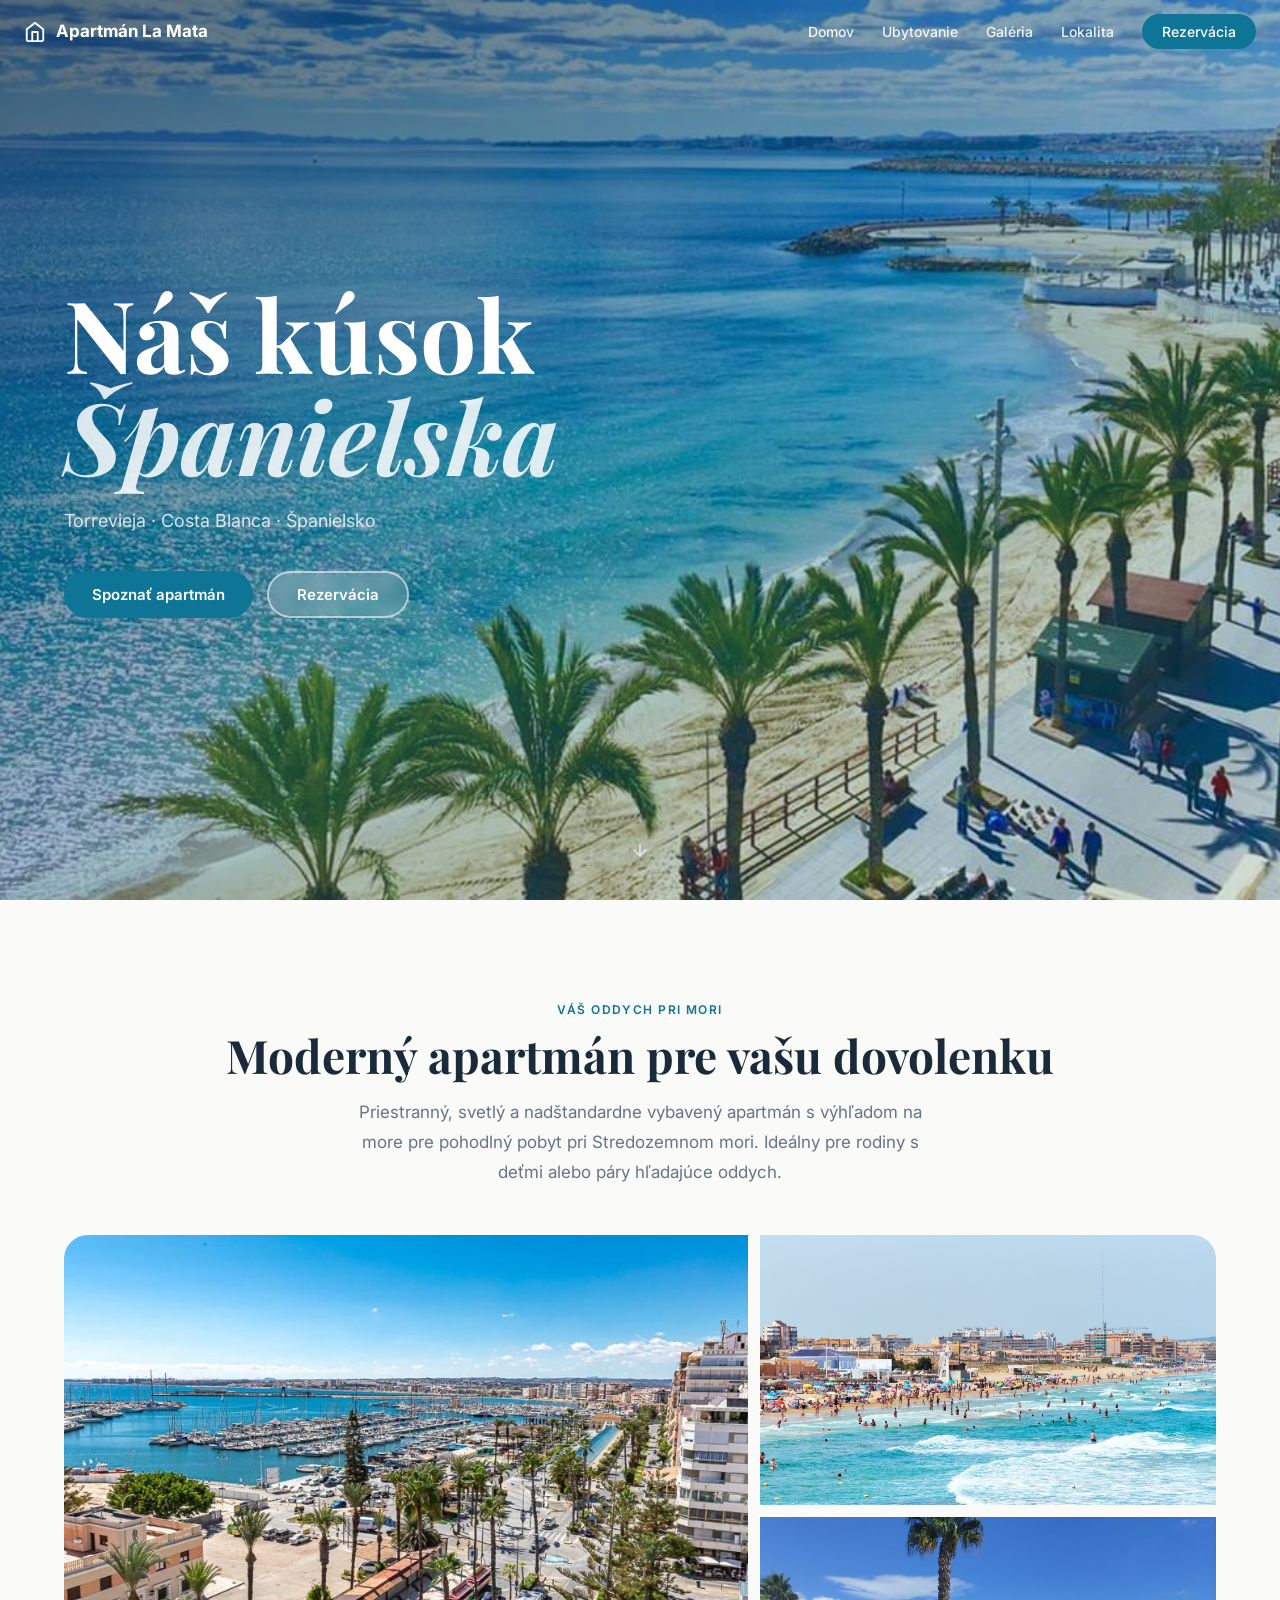
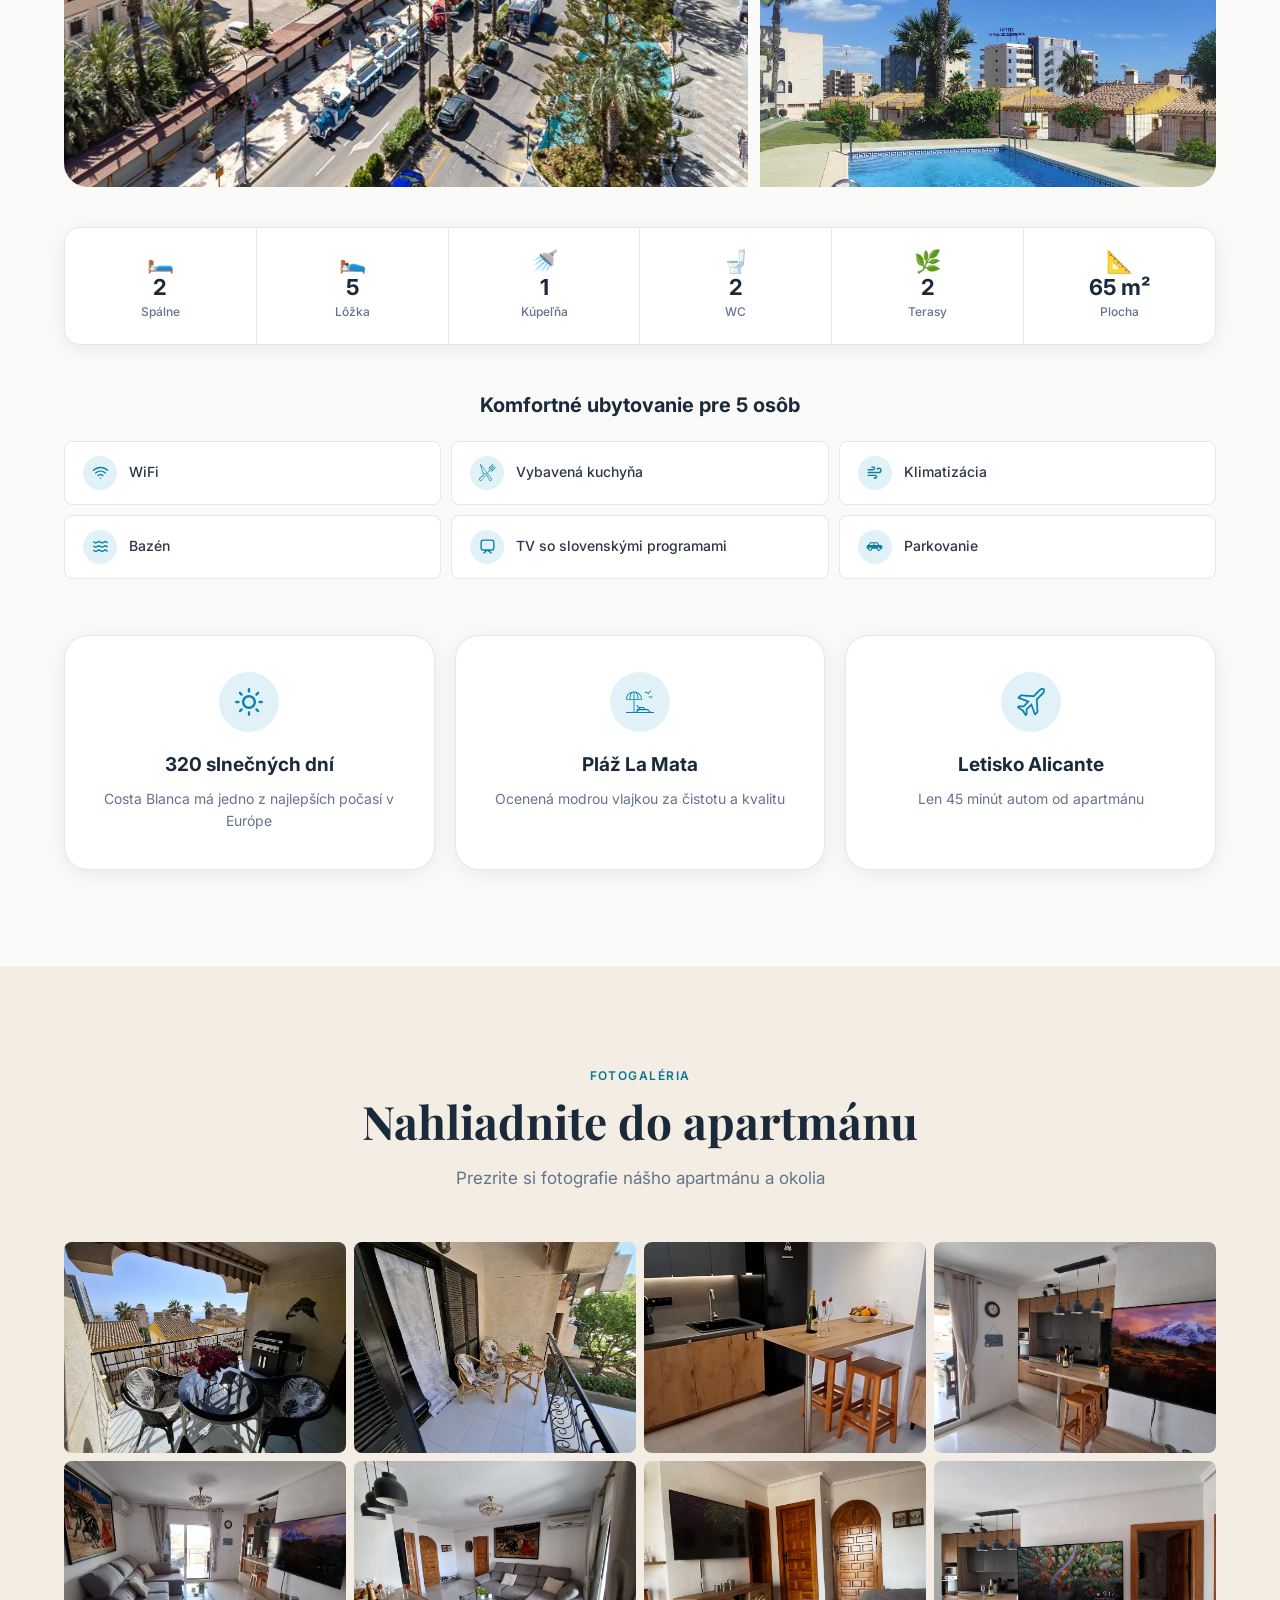
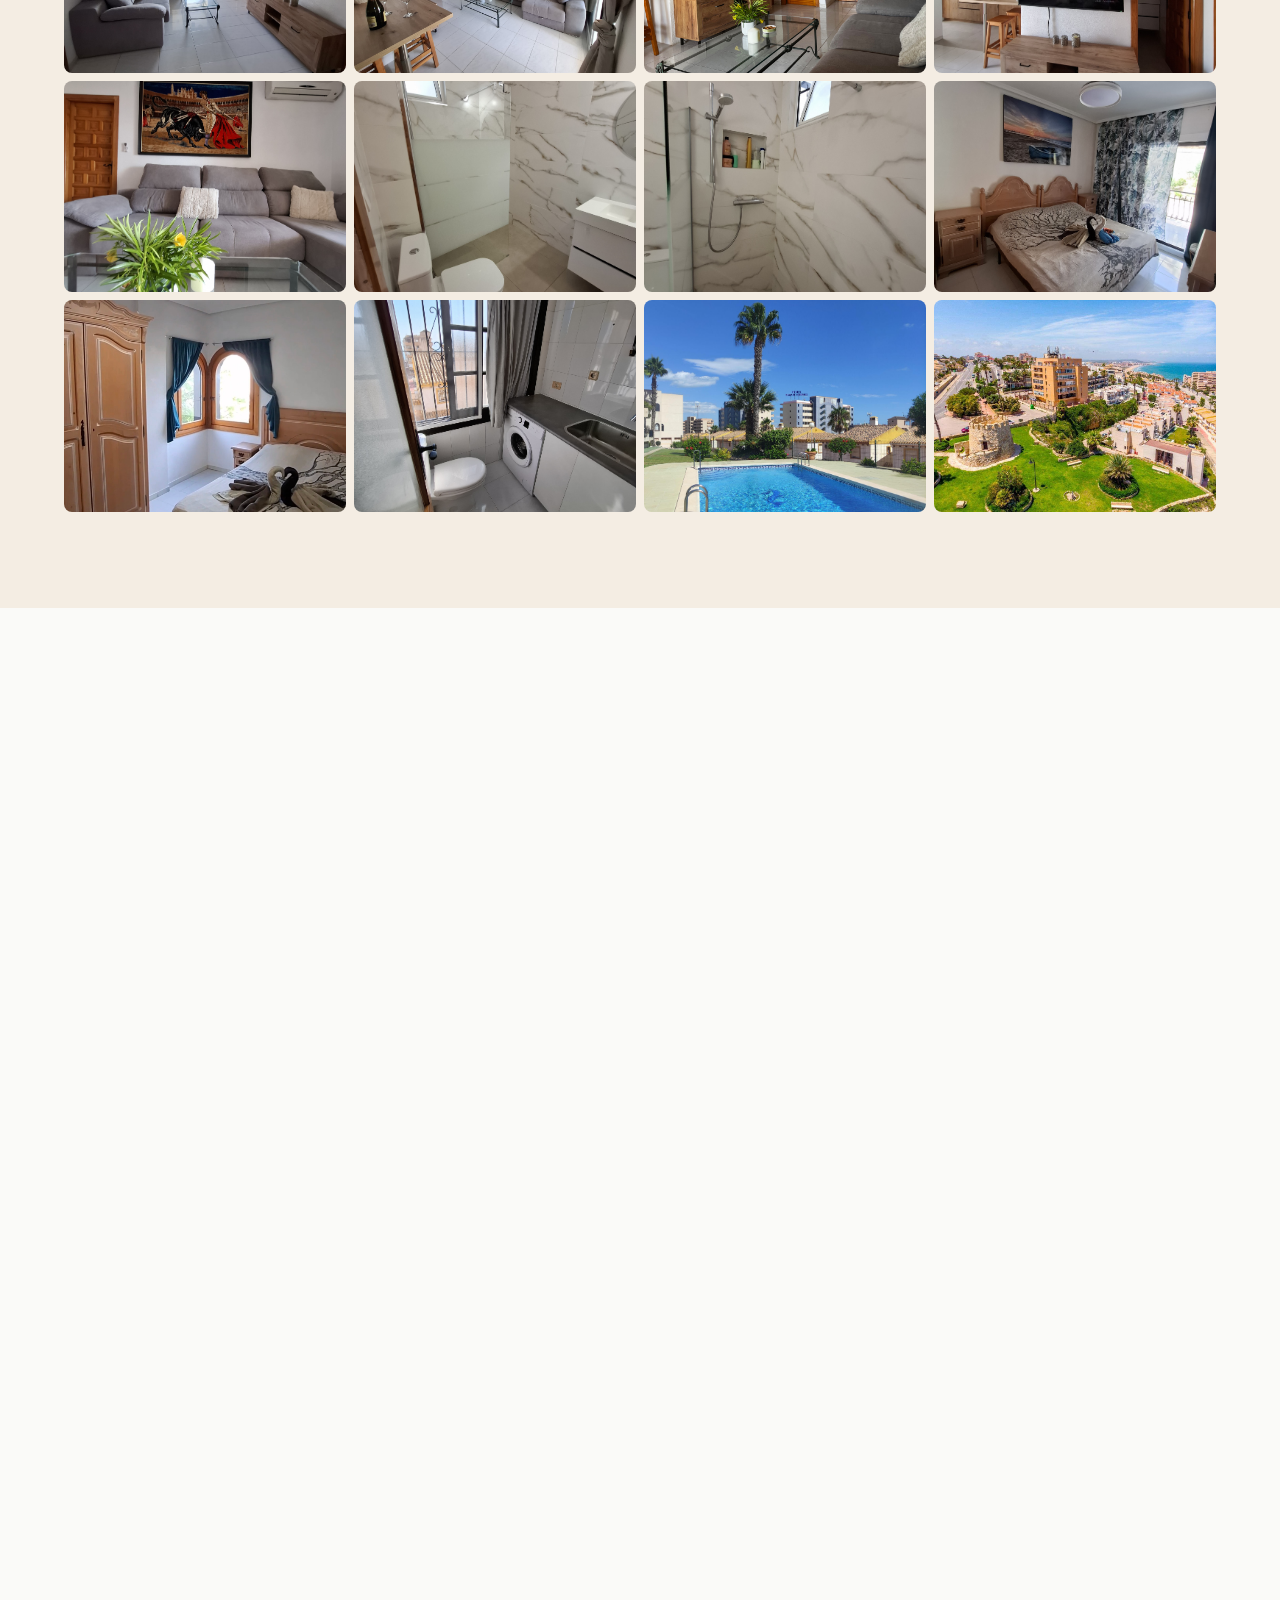
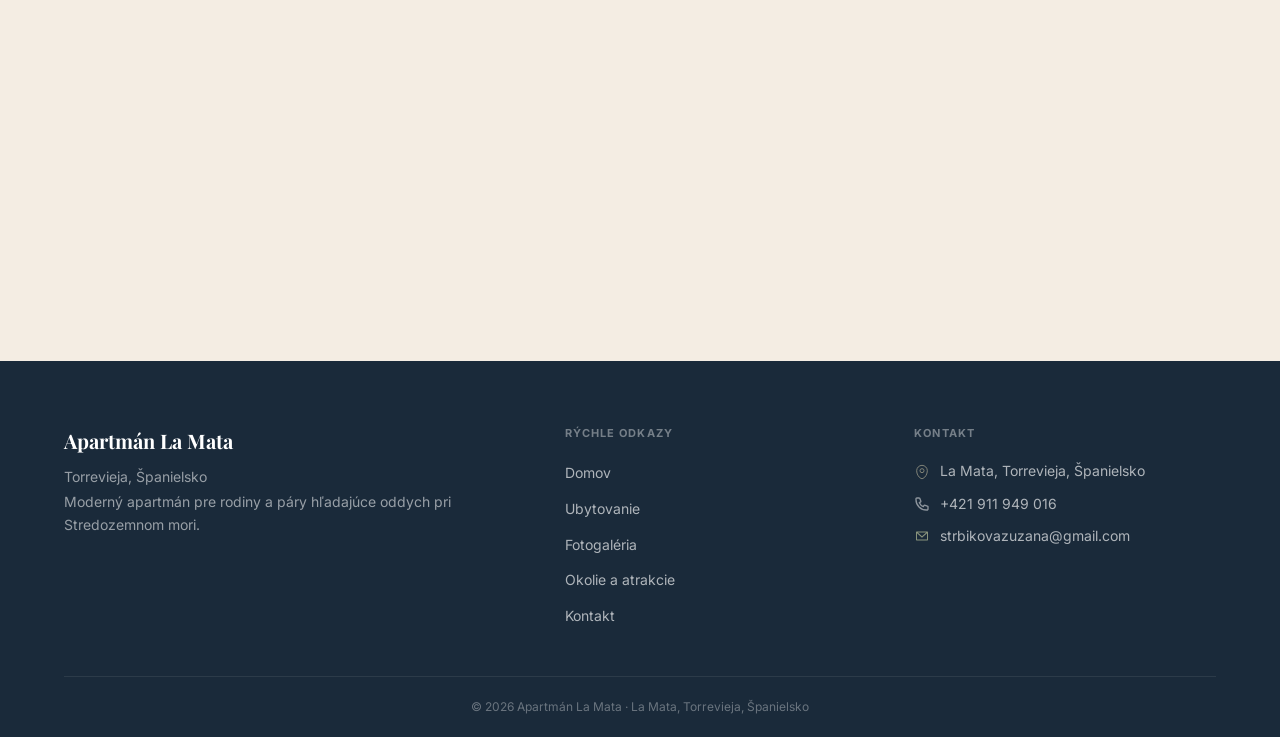
==== commit 97a623f2: "zmena" ====
--- a/index.html
+++ b/index.html
@@ -7,14 +7,14 @@
     <meta name="description" content="Náš kúsok Španielska – moderný apartmán v La Mata, Torrevieja. Ubytovanie pri mori pre 5 osôb, bazén, WiFi, klimatizácia. Costa Blanca, Španielsko.">
     <meta name="keywords" content="náš kúsok španielska, apartmán La Mata, Torrevieja ubytovanie, dovolenka Španielsko, Costa Blanca apartmán, prenájom La Mata">
     <meta name="robots" content="index, follow">
-    <link rel="canonical" href="https://nas-kusok-spanielska.kesug.com/">
+    <link rel="canonical" href="https://nas-kusok-spanielska.vercel.app/">
 
     <!-- Open Graph (zdieľanie na sociálnych sieťach) -->
     <meta property="og:title" content="Náš kúsok Španielska | Apartmán La Mata, Torrevieja">
     <meta property="og:description" content="Moderný apartmán pri mori v La Mata, Torrevieja. Ubytovanie pre 5 osôb s bazénom a výhľadom na more.">
-    <meta property="og:url" content="https://nas-kusok-spanielska.kesug.com/">
+    <meta property="og:url" content="https://nas-kusok-spanielska.vercel.app/">
     <meta property="og:type" content="website">
-    <meta property="og:image" content="https://nas-kusok-spanielska.kesug.com/obrazky/more.jpg">
+    <meta property="og:image" content="https://nas-kusok-spanielska.vercel.app/obrazky/more.jpg">
     <meta property="og:locale" content="sk_SK">
 
     <!-- Štruktúrované dáta pre Google -->
@@ -24,8 +24,8 @@
       "@type": "LodgingBusiness",
       "name": "Náš kúsok Španielska – Apartmán La Mata",
       "description": "Moderný apartmán v La Mata, Torrevieja. Ubytovanie pri mori pre 5 osôb s bazénom, WiFi a klimatizáciou.",
-      "url": "https://nas-kusok-spanielska.kesug.com/",
-      "image": "https://nas-kusok-spanielska.kesug.com/obrazky/more.jpg",
+      "url": "https://nas-kusok-spanielska.vercel.app/",
+      "image": "https://nas-kusok-spanielska.vercel.app/obrazky/more.jpg",
       "address": {
         "@type": "PostalAddress",
         "addressLocality": "La Mata, Torrevieja",
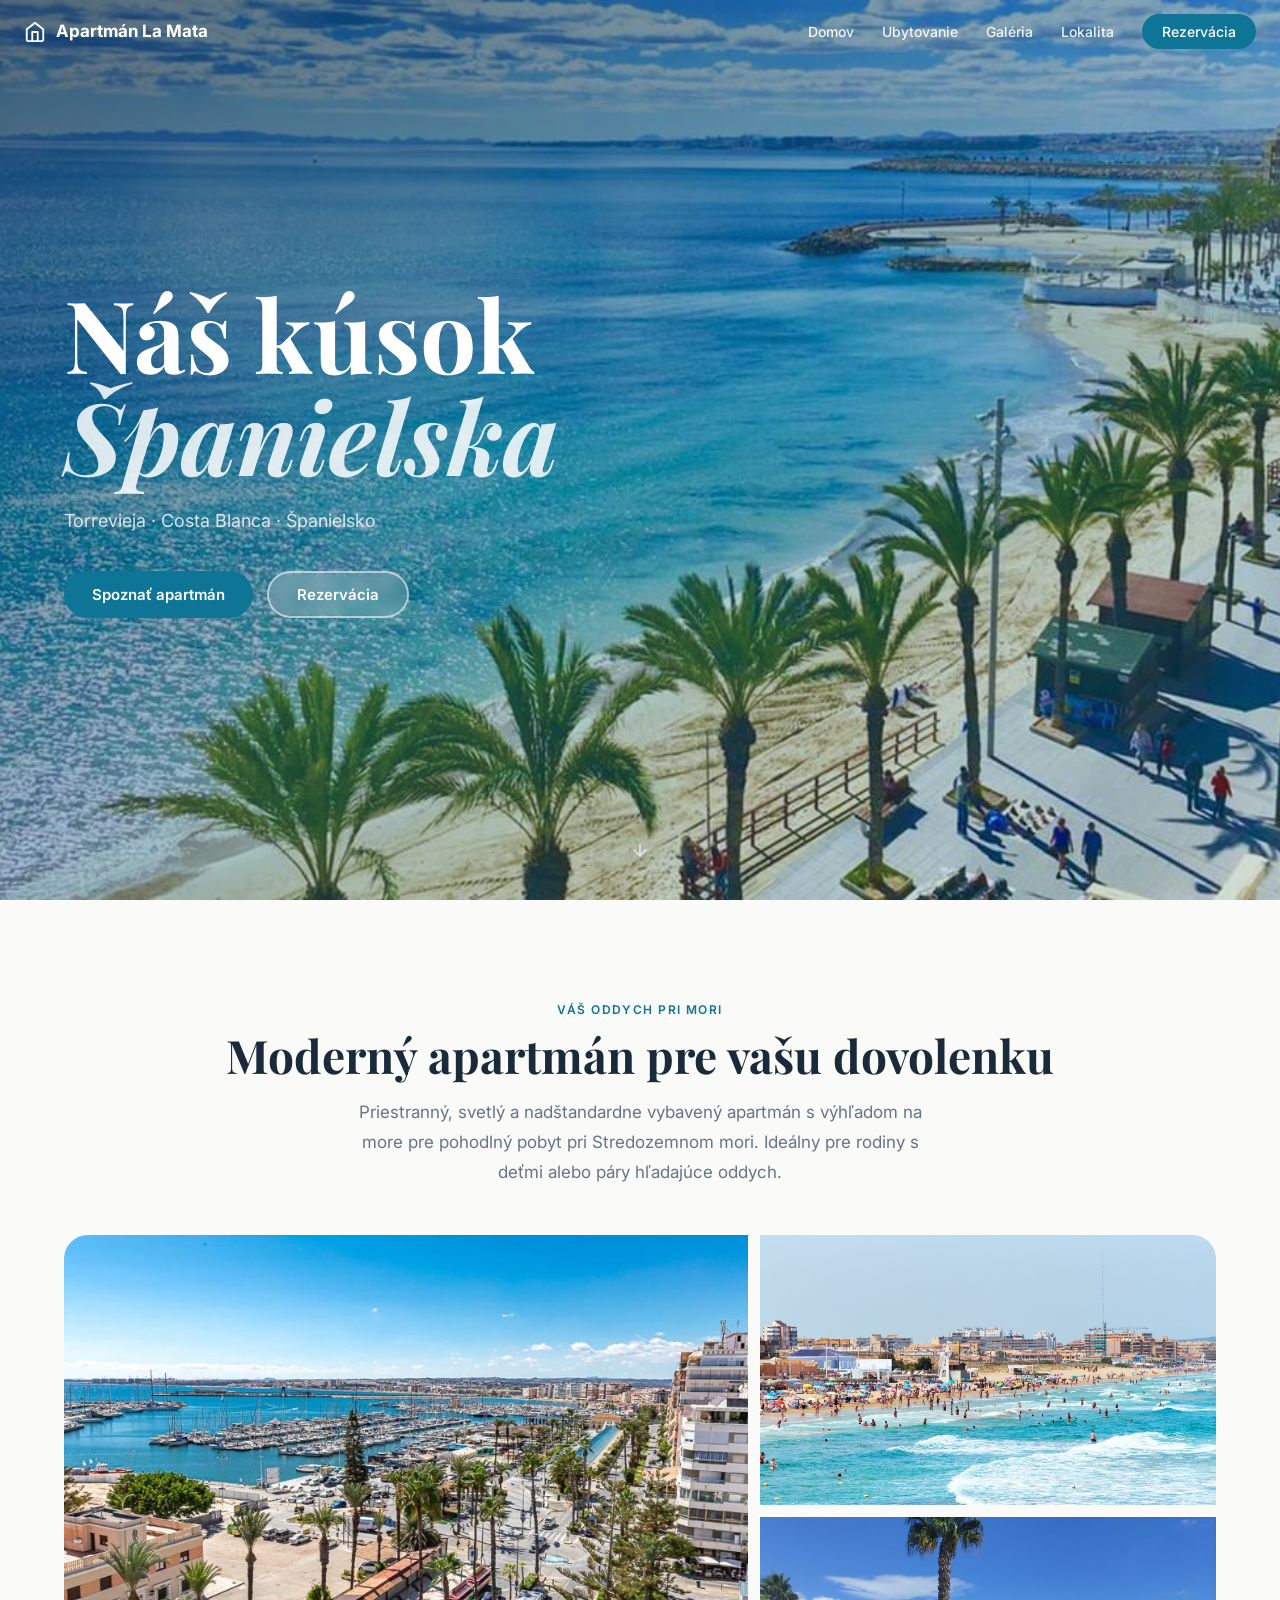
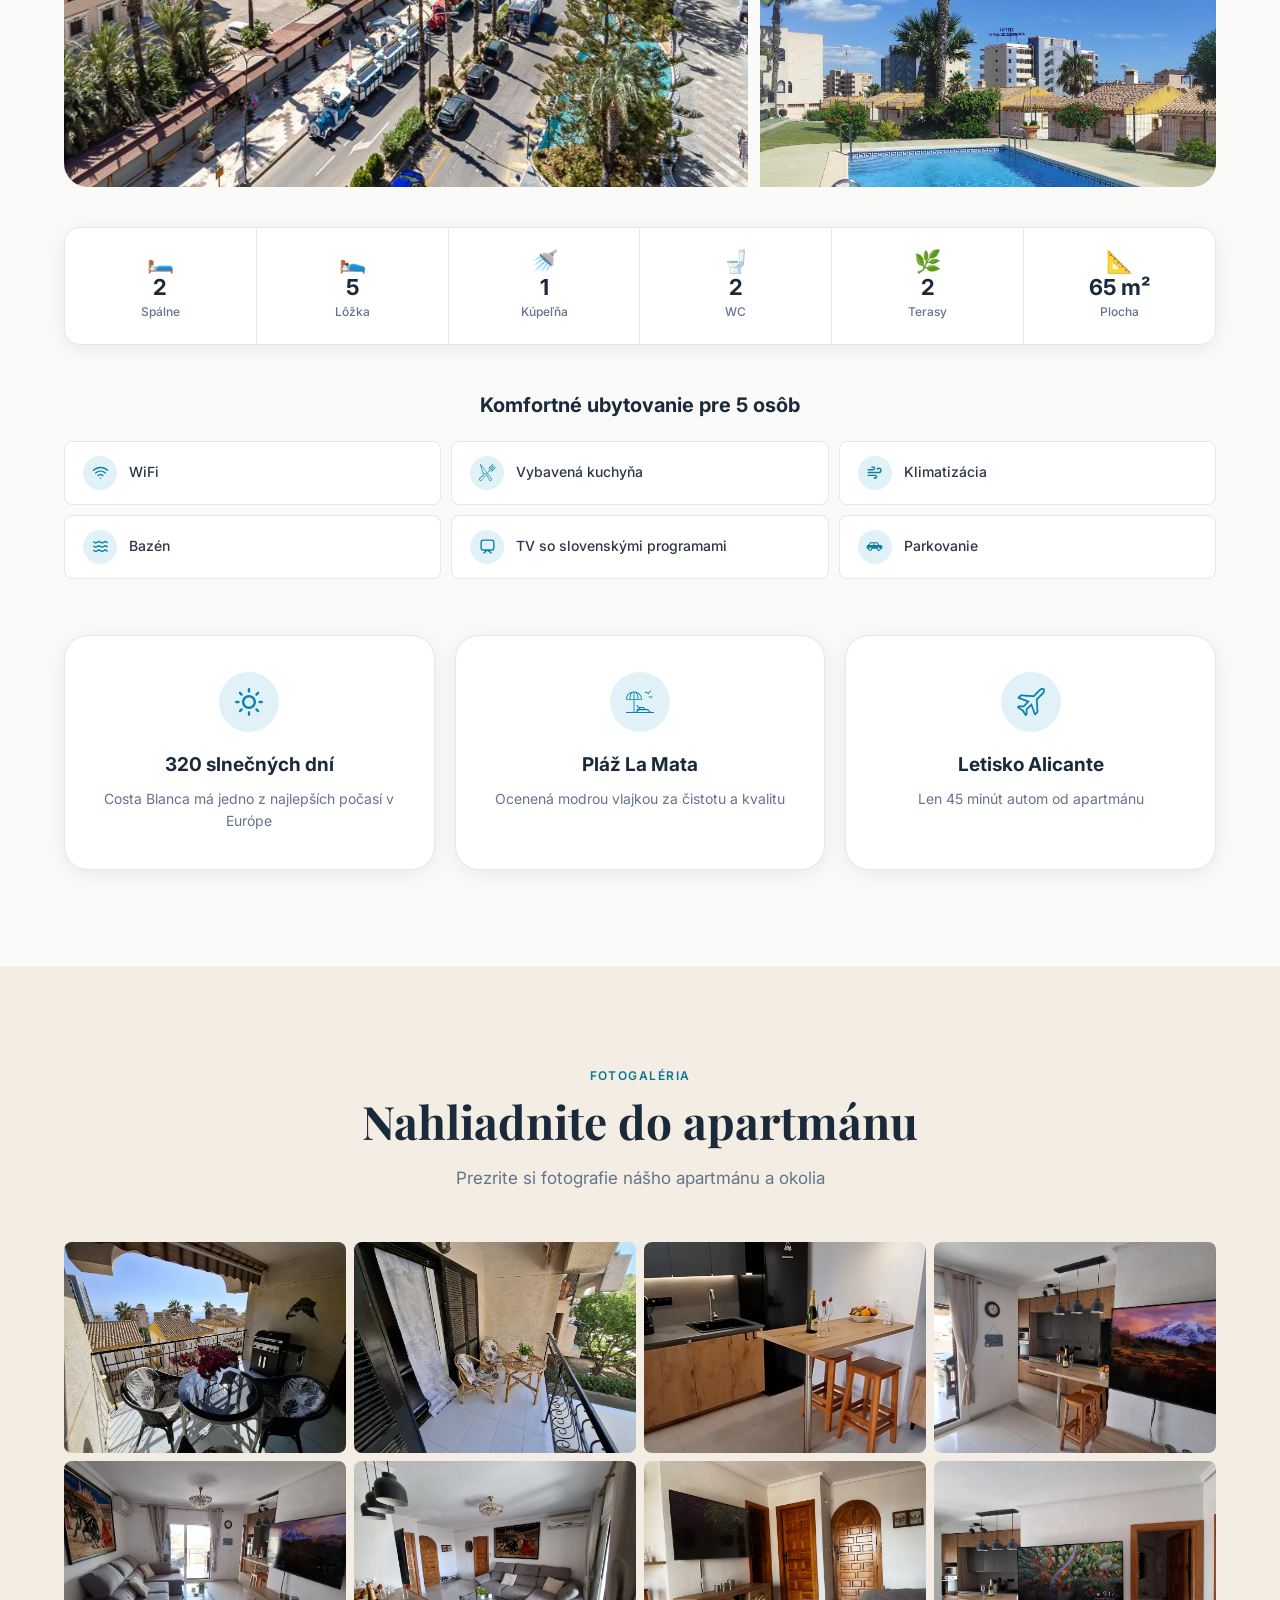
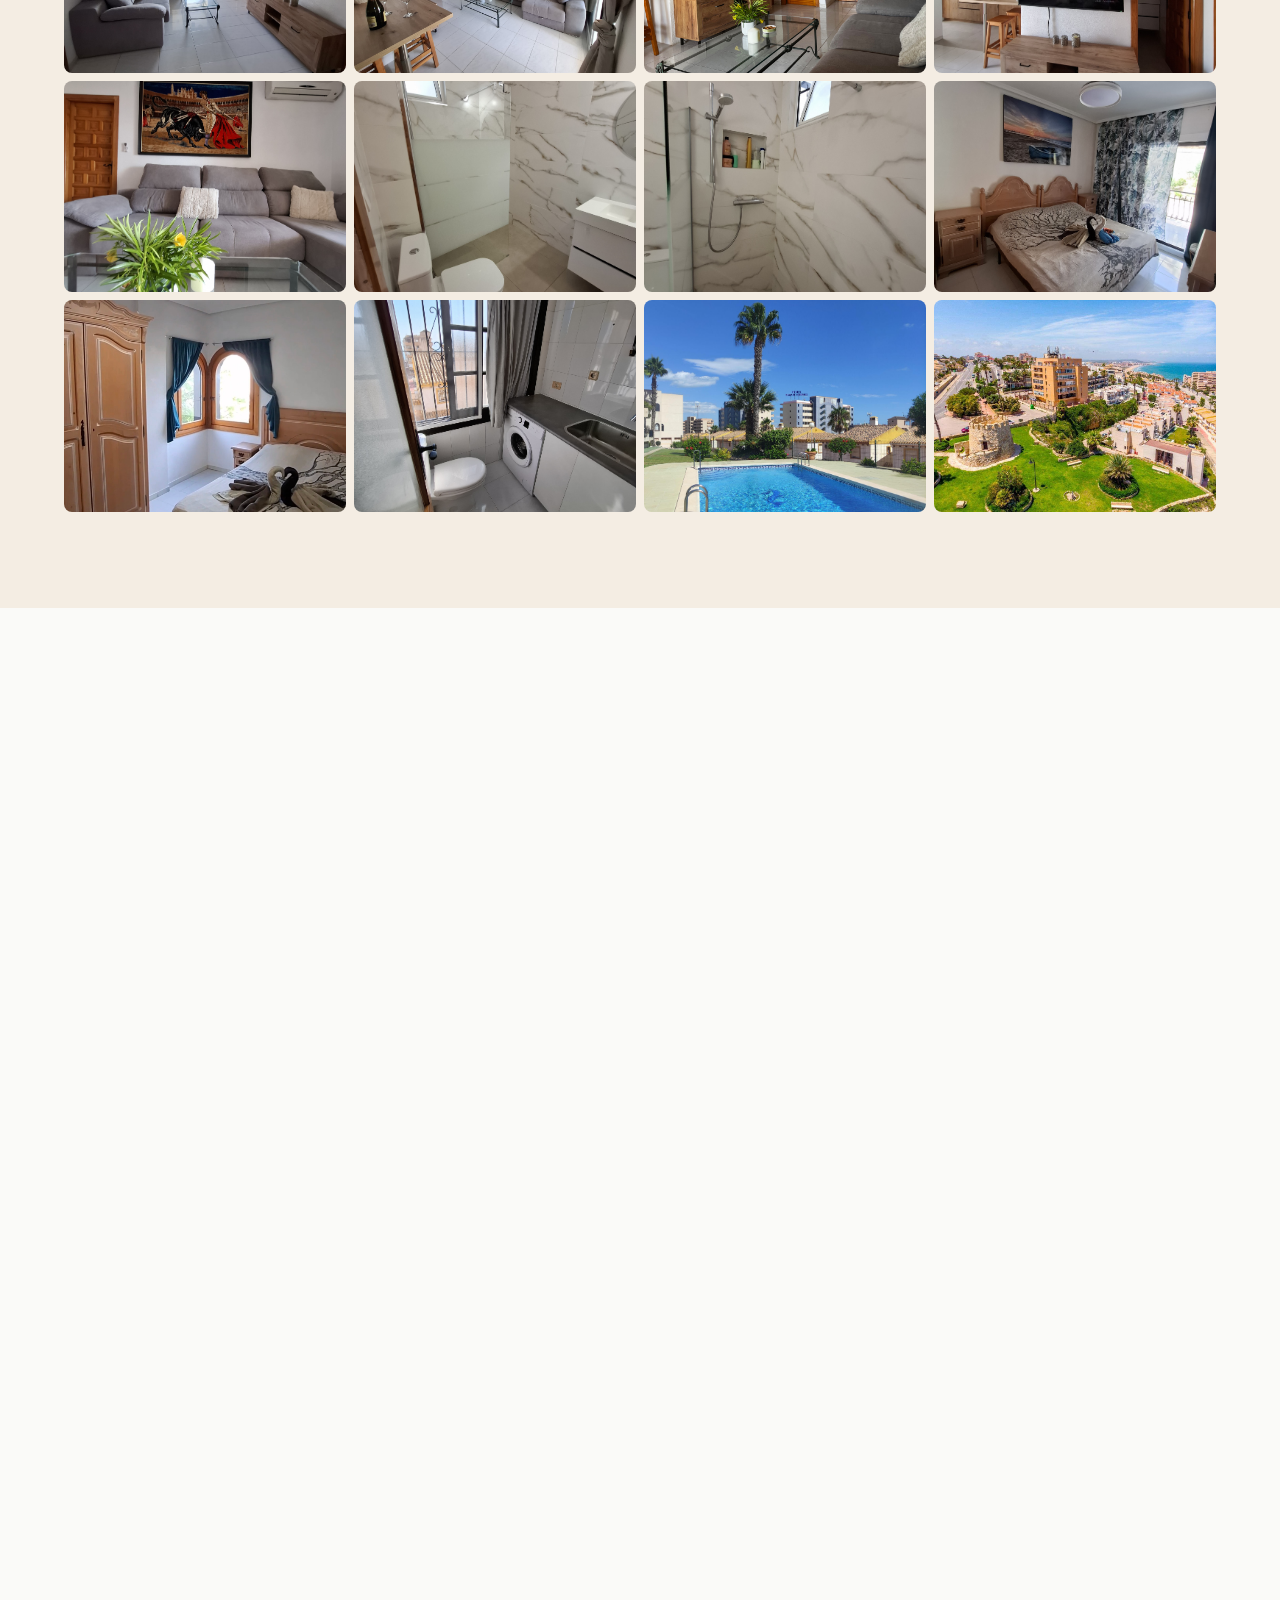
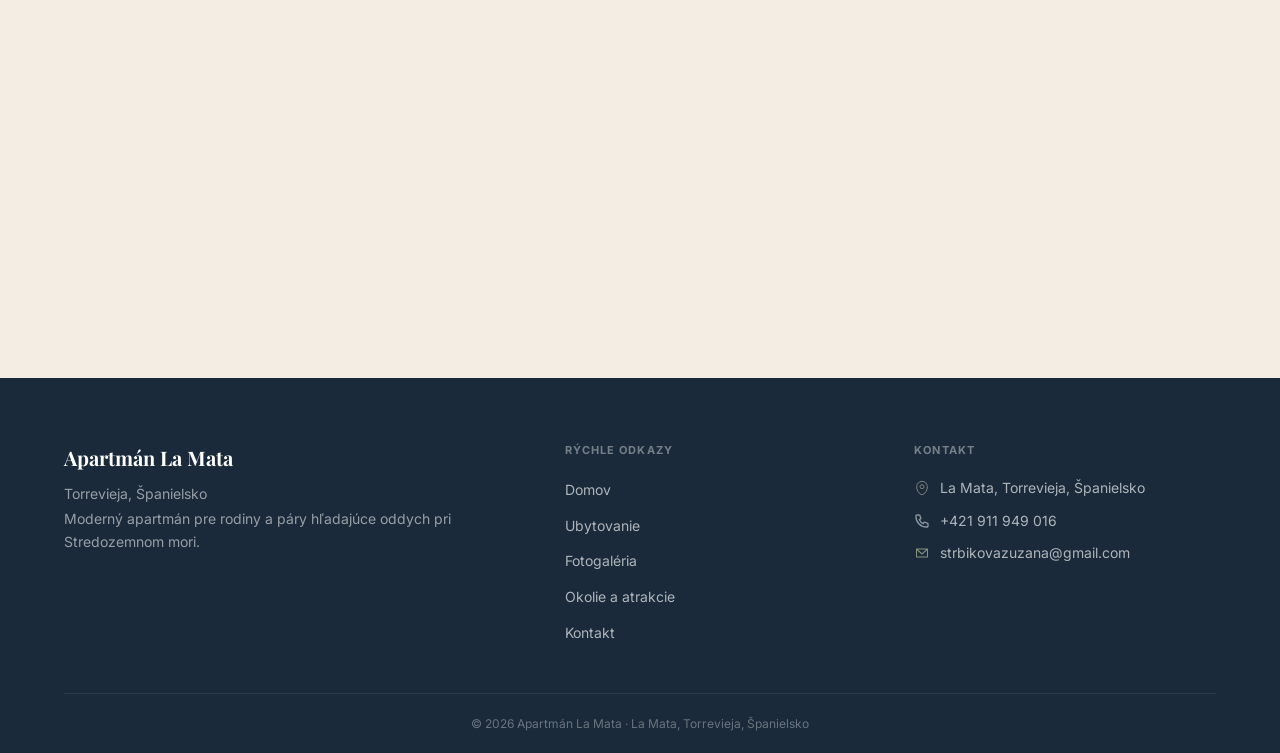
==== commit a2a93b6e: "dopisanie adresy" ====
--- a/index.html
+++ b/index.html
@@ -43,6 +43,12 @@
     }
     </script>
 
+    <!-- Favicon -->
+    <link rel="icon" type="image/png" href="/favicon.png" sizes="48x48">
+    <link rel="icon" type="image/svg+xml" href="/favicon.svg">
+    <link rel="apple-touch-icon" href="/apple-touch-icon.png">
+    <meta name="theme-color" content="#0e7597">
+
     <link rel="preconnect" href="https://fonts.googleapis.com">
     <link rel="preconnect" href="https://fonts.gstatic.com" crossorigin>
     <link href="https://fonts.googleapis.com/css2?family=Inter:wght@300;400;500;600;700&family=Playfair+Display:ital,wght@0,700;1,700&display=swap" rel="stylesheet">
@@ -370,72 +376,72 @@
             </div>
         </div>
 
-        <!-- Trhy -->
-        <div class="subsection reveal">
-            <div class="section-header">
-                <span class="eyebrow orange">Miestne trhy</span>
-                <h2>Trhy v okolí</h2>
-                <p class="section-sub">Objavte autentické španielske trhy s čerstvými potravinami, remeselmi a lokálnymi špecialities</p>
-            </div>
-            <div class="markets-grid">
-                <div class="market-card">
-                    <div class="market-img-wrap">
-                        <img src="obrazky/trh/streda.jpg" alt="Trh La Mata" loading="lazy">
-                        <span class="market-day">Streda</span>
-                    </div>
-                    <div class="market-info">
-                        <h3>Trh La Mata</h3>
-                        <p>
-                            <svg width="13" height="13" viewBox="0 0 24 24" fill="none" aria-hidden="true"><path d="M12 2C8.13 2 5 5.13 5 9c0 5.25 7 13 7 13s7-7.75 7-13c0-3.87-3.13-7-7-7z" stroke="currentColor" stroke-width="2"/><circle cx="12" cy="9" r="2.5" stroke="currentColor" stroke-width="2"/></svg>
-                            Av. Arquitecto Larramendi
-                        </p>
-                        <p>20 min pešo</p>
-                    </div>
-                </div>
-                <div class="market-card">
-                    <div class="market-img-wrap">
-                        <img src="obrazky/trh/piatok.jpg" alt="Trh Torrevieja" loading="lazy">
-                        <span class="market-day">Piatok</span>
-                    </div>
-                    <div class="market-info">
-                        <h3>Trh Torrevieja</h3>
-                        <p>
-                            <svg width="13" height="13" viewBox="0 0 24 24" fill="none" aria-hidden="true"><path d="M12 2C8.13 2 5 5.13 5 9c0 5.25 7 13 7 13s7-7.75 7-13c0-3.87-3.13-7-7-7z" stroke="currentColor" stroke-width="2"/><circle cx="12" cy="9" r="2.5" stroke="currentColor" stroke-width="2"/></svg>
-                            Paseo Vista Alegre
-                        </p>
-                        <p>10 min autom</p>
-                    </div>
-                </div>
-                <div class="market-card">
-                    <div class="market-img-wrap">
-                        <img src="obrazky/trh/nedela1.jpg" alt="Trh La Zenia" loading="lazy">
-                        <span class="market-day">Sobota</span>
-                    </div>
-                    <div class="market-info">
-                        <h3>Trh La Zenia</h3>
-                        <p>
-                            <svg width="13" height="13" viewBox="0 0 24 24" fill="none" aria-hidden="true"><path d="M12 2C8.13 2 5 5.13 5 9c0 5.25 7 13 7 13s7-7.75 7-13c0-3.87-3.13-7-7-7z" stroke="currentColor" stroke-width="2"/><circle cx="12" cy="9" r="2.5" stroke="currentColor" stroke-width="2"/></svg>
-                            La Zenia Boulevard
-                        </p>
-                        <p>20 min autom</p>
-                    </div>
-                </div>
-                <div class="market-card">
-                    <div class="market-img-wrap">
-                        <img src="obrazky/trh/sobota.jpg" alt="Trh Guardamar" loading="lazy">
-                        <span class="market-day">Nedeľa</span>
-                    </div>
-                    <div class="market-info">
-                        <h3>Trh Guardamar</h3>
-                        <p>
-                            <svg width="13" height="13" viewBox="0 0 24 24" fill="none" aria-hidden="true"><path d="M12 2C8.13 2 5 5.13 5 9c0 5.25 7 13 7 13s7-7.75 7-13c0-3.87-3.13-7-7-7z" stroke="currentColor" stroke-width="2"/><circle cx="12" cy="9" r="2.5" stroke="currentColor" stroke-width="2"/></svg>
-                            Calle Mayor, Guardamar
-                        </p>
-                        <p>15 min autom</p>
-                    </div>
-                </div>
-            </div>
-        </div>
+       <!-- Trhy -->
+<div class="subsection reveal">
+    <div class="section-header">
+        <span class="eyebrow orange">Miestne trhy</span>
+        <h2>Trhy v okolí</h2>
+        <p class="section-sub">Objavte autentické španielske trhy s čerstvými potravinami, remeselmi a lokálnymi špecialitami</p>
+    </div>
+    <div class="markets-grid">
+        <a href="https://maps.app.goo.gl/FQcbeYyvfduV5wJJA" class="market-card" target="_blank" rel="noopener">
+            <div class="market-img-wrap">
+                <img src="obrazky/trh/streda.jpg" alt="Trh La Mata" loading="lazy">
+                <span class="market-day">Streda</span>
+            </div>
+            <div class="market-info">
+                <h3>Mercadillo de La Mata</h3>
+                <p>
+                    <svg width="13" height="13" viewBox="0 0 24 24" fill="none" aria-hidden="true"><path d="M12 2C8.13 2 5 5.13 5 9c0 5.25 7 13 7 13s7-7.75 7-13c0-3.87-3.13-7-7-7z" stroke="currentColor" stroke-width="2"/><circle cx="12" cy="9" r="2.5" stroke="currentColor" stroke-width="2"/></svg>
+                    Av. de Francia, 72, 03188 La Mata, Alicante
+                </p>
+                <p>25 min pešo</p>
+            </div>
+        </a>
+        <a href="https://www.google.com/maps/search/?api=1&query=Mercadillo+Torrevieja+Paseo+Vista+Alegre" class="market-card" target="_blank" rel="noopener">
+            <div class="market-img-wrap">
+                <img src="obrazky/trh/piatok.jpg" alt="Trh Torrevieja" loading="lazy">
+                <span class="market-day">Piatok</span>
+            </div>
+            <div class="market-info">
+                <h3>Trh Torrevieja</h3>
+                <p>
+                    <svg width="13" height="13" viewBox="0 0 24 24" fill="none" aria-hidden="true"><path d="M12 2C8.13 2 5 5.13 5 9c0 5.25 7 13 7 13s7-7.75 7-13c0-3.87-3.13-7-7-7z" stroke="currentColor" stroke-width="2"/><circle cx="12" cy="9" r="2.5" stroke="currentColor" stroke-width="2"/></svg>
+                    Paseo Vista Alegre
+                </p>
+                <p>10 min autom</p>
+            </div>
+        </a>
+        <a href="https://www.google.com/maps/search/?api=1&query=Mercadillo+La+Zenia+Boulevard+Orihuela+Costa" class="market-card" target="_blank" rel="noopener">
+            <div class="market-img-wrap">
+                <img src="obrazky/trh/nedela1.jpg" alt="Trh La Zenia" loading="lazy">
+                <span class="market-day">Sobota</span>
+            </div>
+            <div class="market-info">
+                <h3>Trh La Zenia</h3>
+                <p>
+                    <svg width="13" height="13" viewBox="0 0 24 24" fill="none" aria-hidden="true"><path d="M12 2C8.13 2 5 5.13 5 9c0 5.25 7 13 7 13s7-7.75 7-13c0-3.87-3.13-7-7-7z" stroke="currentColor" stroke-width="2"/><circle cx="12" cy="9" r="2.5" stroke="currentColor" stroke-width="2"/></svg>
+                    La Zenia Boulevard
+                </p>
+                <p>20 min autom</p>
+            </div>
+        </a>
+        <a href="https://maps.app.goo.gl/P4ab4msgxrqA7UwRA" class="market-card" target="_blank" rel="noopener">
+            <div class="market-img-wrap">
+                <img src="obrazky/trh/sobota.jpg" alt="Trh Guardamar" loading="lazy">
+                <span class="market-day">Nedeľa</span>
+            </div>
+            <div class="market-info">
+                <h3>Lemon tree market</h3>
+                <p>
+                    <svg width="13" height="13" viewBox="0 0 24 24" fill="none" aria-hidden="true"><path d="M12 2C8.13 2 5 5.13 5 9c0 5.25 7 13 7 13s7-7.75 7-13c0-3.87-3.13-7-7-7z" stroke="currentColor" stroke-width="2"/><circle cx="12" cy="9" r="2.5" stroke="currentColor" stroke-width="2"/></svg>
+                    Lemon tree, Cam. del Raso, 15, 03149 Guardamar del Segura, Alicante
+                </p>
+                <p>15 min autom</p>
+            </div>
+        </a>
+    </div>
+</div>
 
         <!-- Výlety -->
         <div class="subsection reveal">
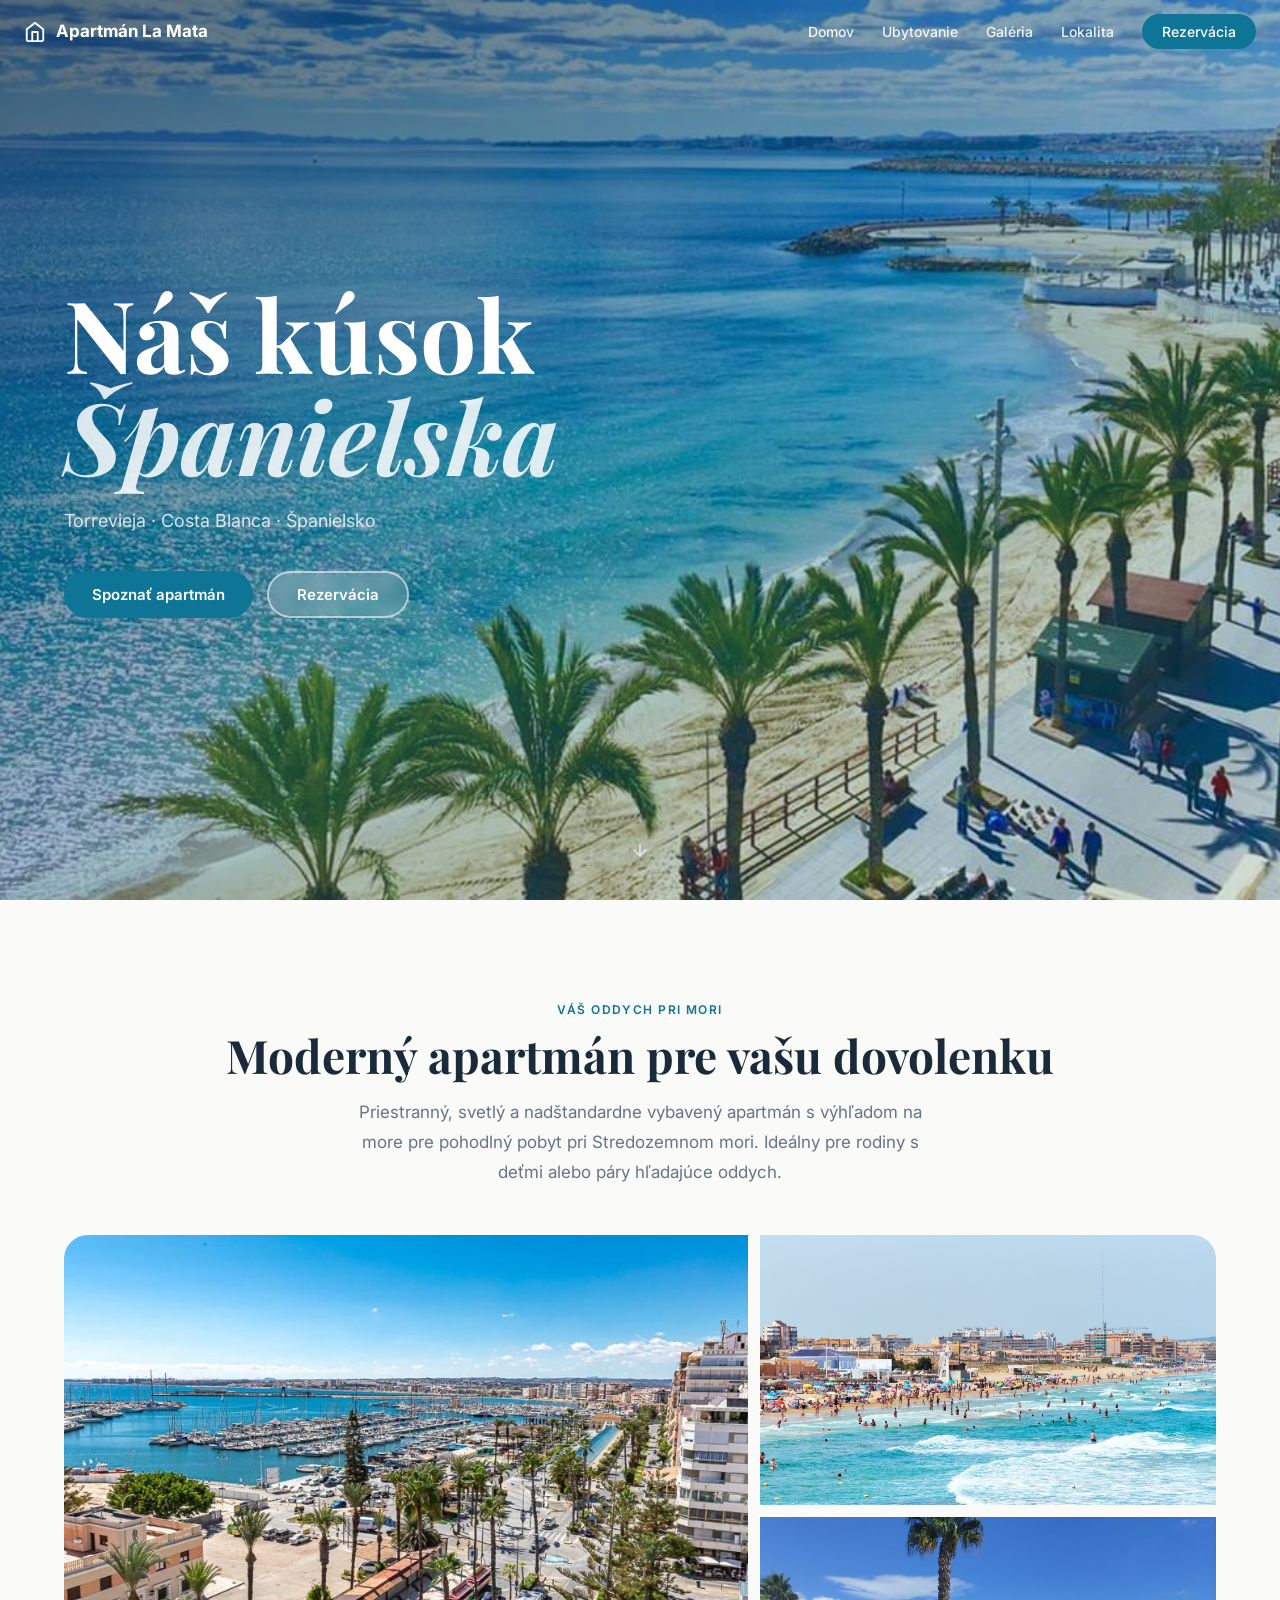
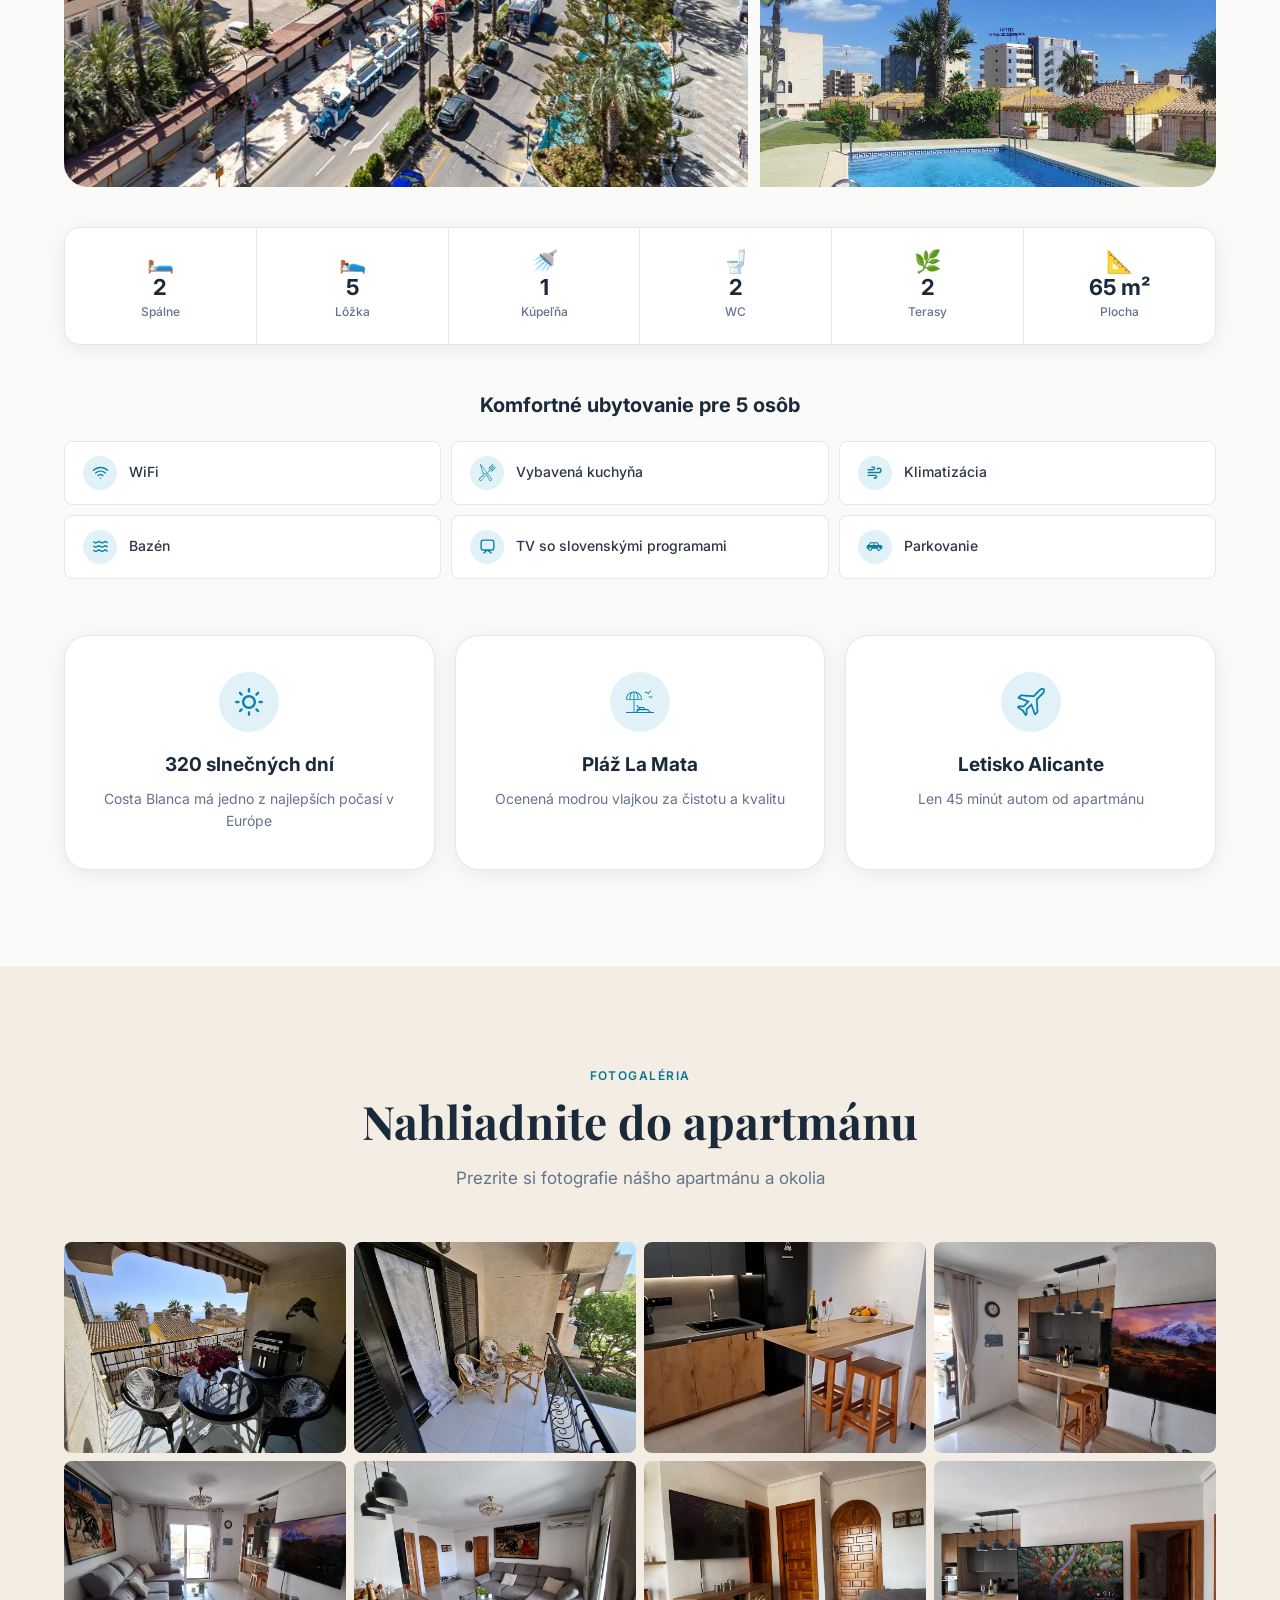
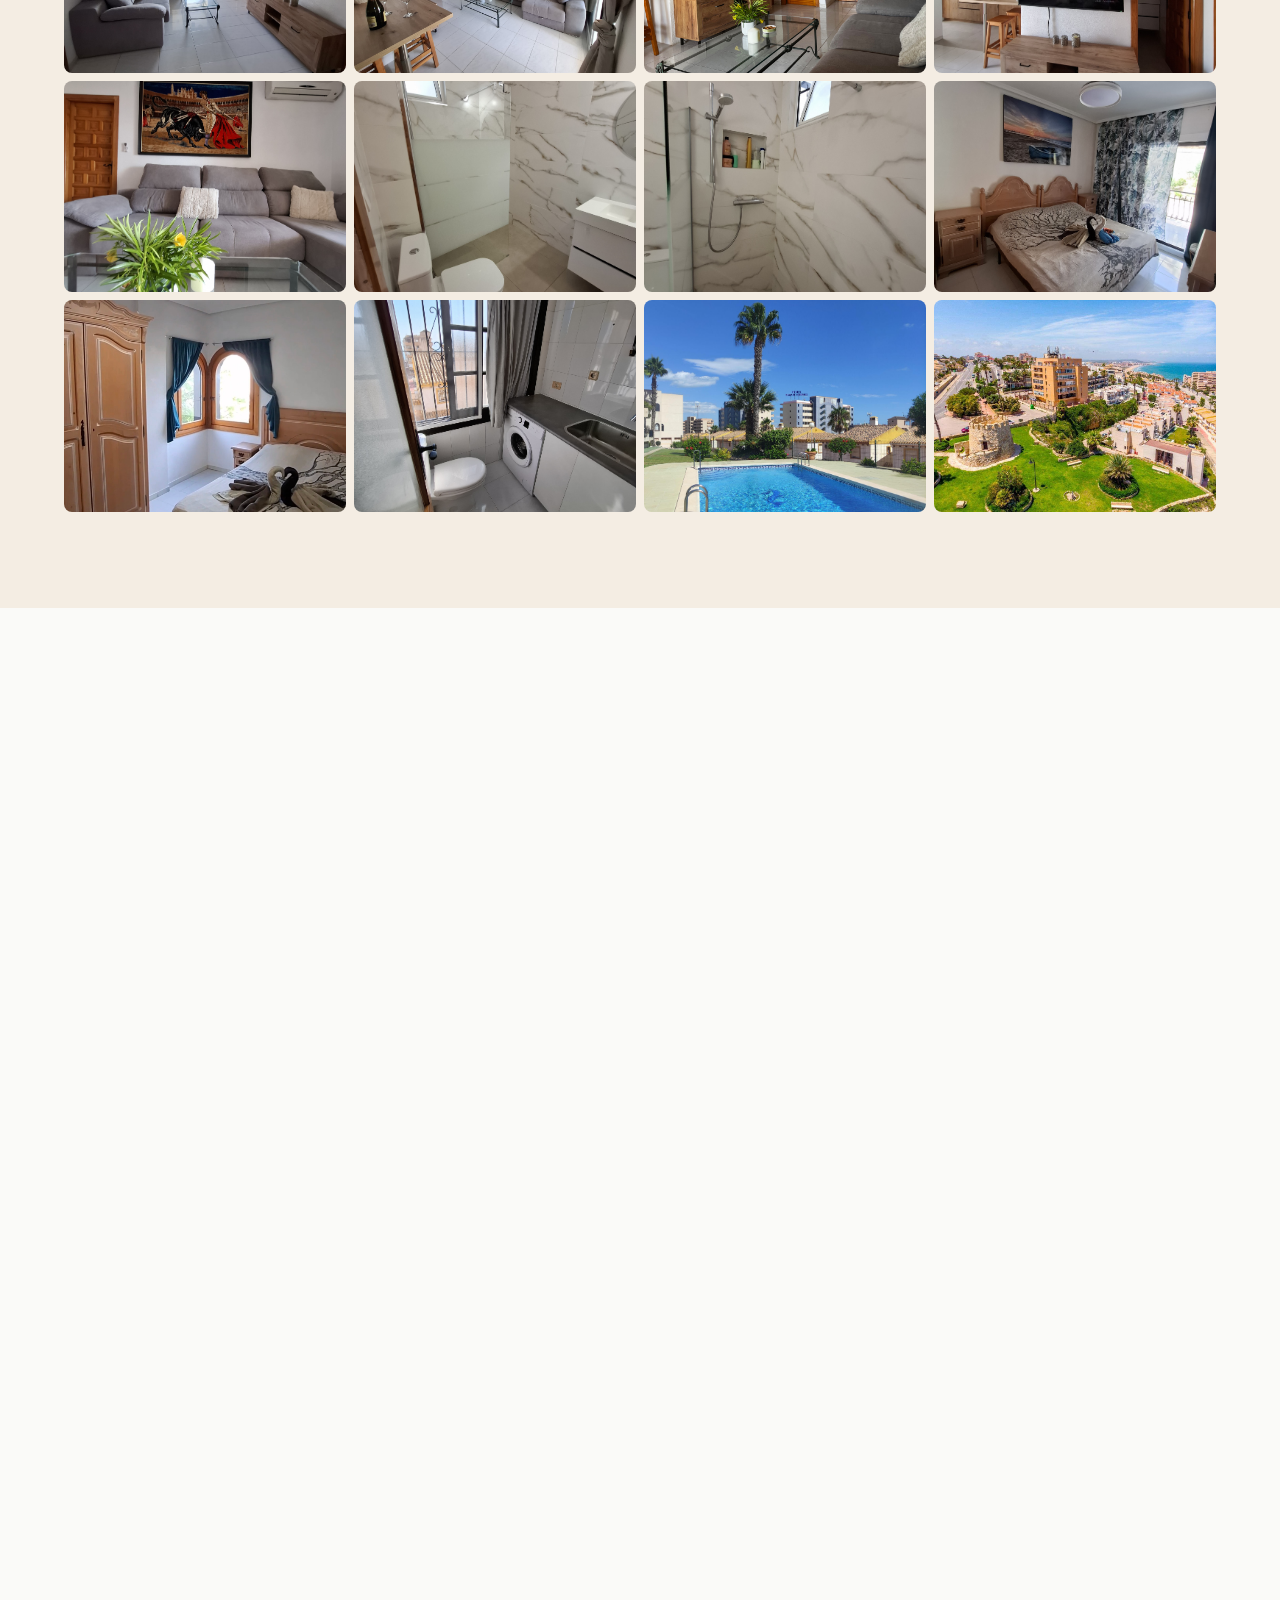
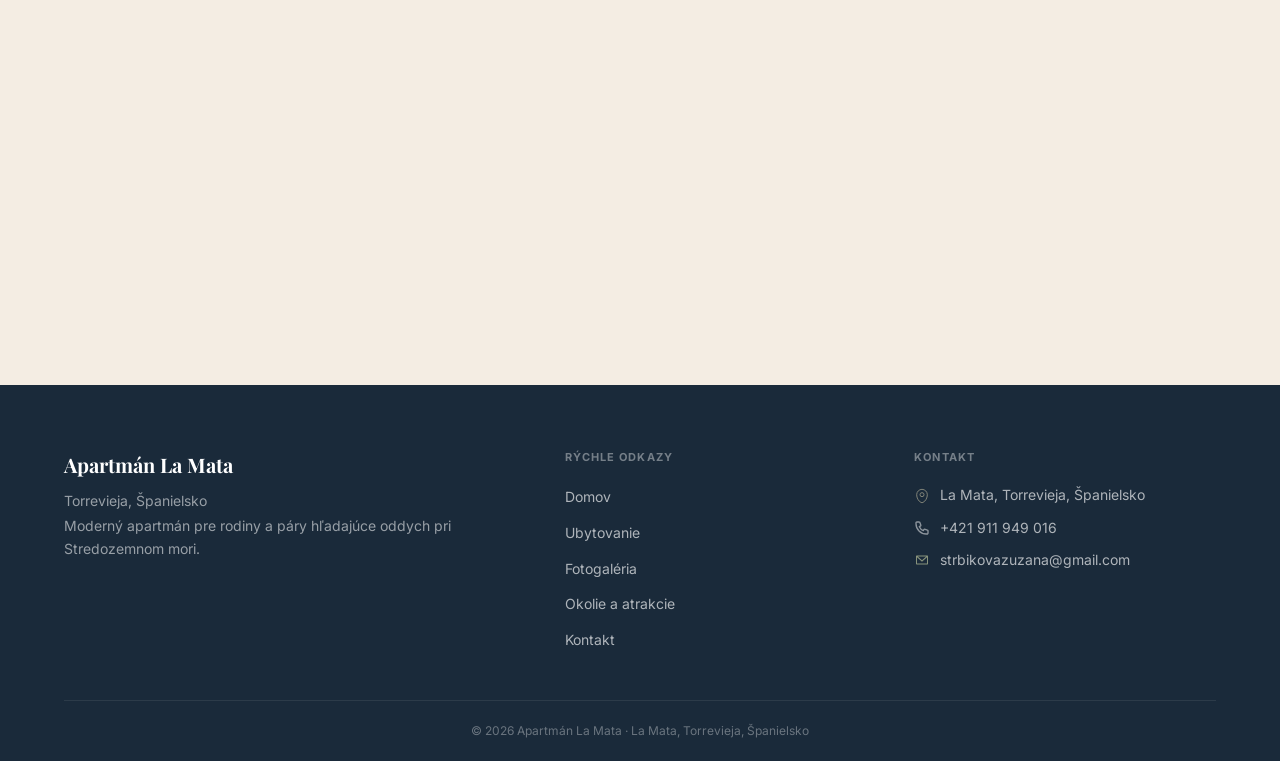
==== commit d639f97f: "adresy" ====
--- a/index.html
+++ b/index.html
@@ -398,30 +398,30 @@
                 <p>25 min pešo</p>
             </div>
         </a>
-        <a href="https://www.google.com/maps/search/?api=1&query=Mercadillo+Torrevieja+Paseo+Vista+Alegre" class="market-card" target="_blank" rel="noopener">
+        <a href="https://maps.app.goo.gl/hYb3AtMfYVoX9KEb8">
             <div class="market-img-wrap">
                 <img src="obrazky/trh/piatok.jpg" alt="Trh Torrevieja" loading="lazy">
                 <span class="market-day">Piatok</span>
             </div>
             <div class="market-info">
-                <h3>Trh Torrevieja</h3>
+                <h3>Mercadillo de Torrevieja</h3>
                 <p>
                     <svg width="13" height="13" viewBox="0 0 24 24" fill="none" aria-hidden="true"><path d="M12 2C8.13 2 5 5.13 5 9c0 5.25 7 13 7 13s7-7.75 7-13c0-3.87-3.13-7-7-7z" stroke="currentColor" stroke-width="2"/><circle cx="12" cy="9" r="2.5" stroke="currentColor" stroke-width="2"/></svg>
-                    Paseo Vista Alegre
+                    03183 Torrevieja, Alicante
                 </p>
                 <p>10 min autom</p>
             </div>
         </a>
-        <a href="https://www.google.com/maps/search/?api=1&query=Mercadillo+La+Zenia+Boulevard+Orihuela+Costa" class="market-card" target="_blank" rel="noopener">
+        <a href="https://maps.app.goo.gl/KYfDmxZqkkixJoJe7">
             <div class="market-img-wrap">
                 <img src="obrazky/trh/nedela1.jpg" alt="Trh La Zenia" loading="lazy">
                 <span class="market-day">Sobota</span>
             </div>
             <div class="market-info">
-                <h3>Trh La Zenia</h3>
+                <h3>Mercadillo de Playa Flamenca y la Zenia</h3>
                 <p>
                     <svg width="13" height="13" viewBox="0 0 24 24" fill="none" aria-hidden="true"><path d="M12 2C8.13 2 5 5.13 5 9c0 5.25 7 13 7 13s7-7.75 7-13c0-3.87-3.13-7-7-7z" stroke="currentColor" stroke-width="2"/><circle cx="12" cy="9" r="2.5" stroke="currentColor" stroke-width="2"/></svg>
-                    La Zenia Boulevard
+                    C. Nicolás de Bussi, 03189, Alicante
                 </p>
                 <p>20 min autom</p>
             </div>
